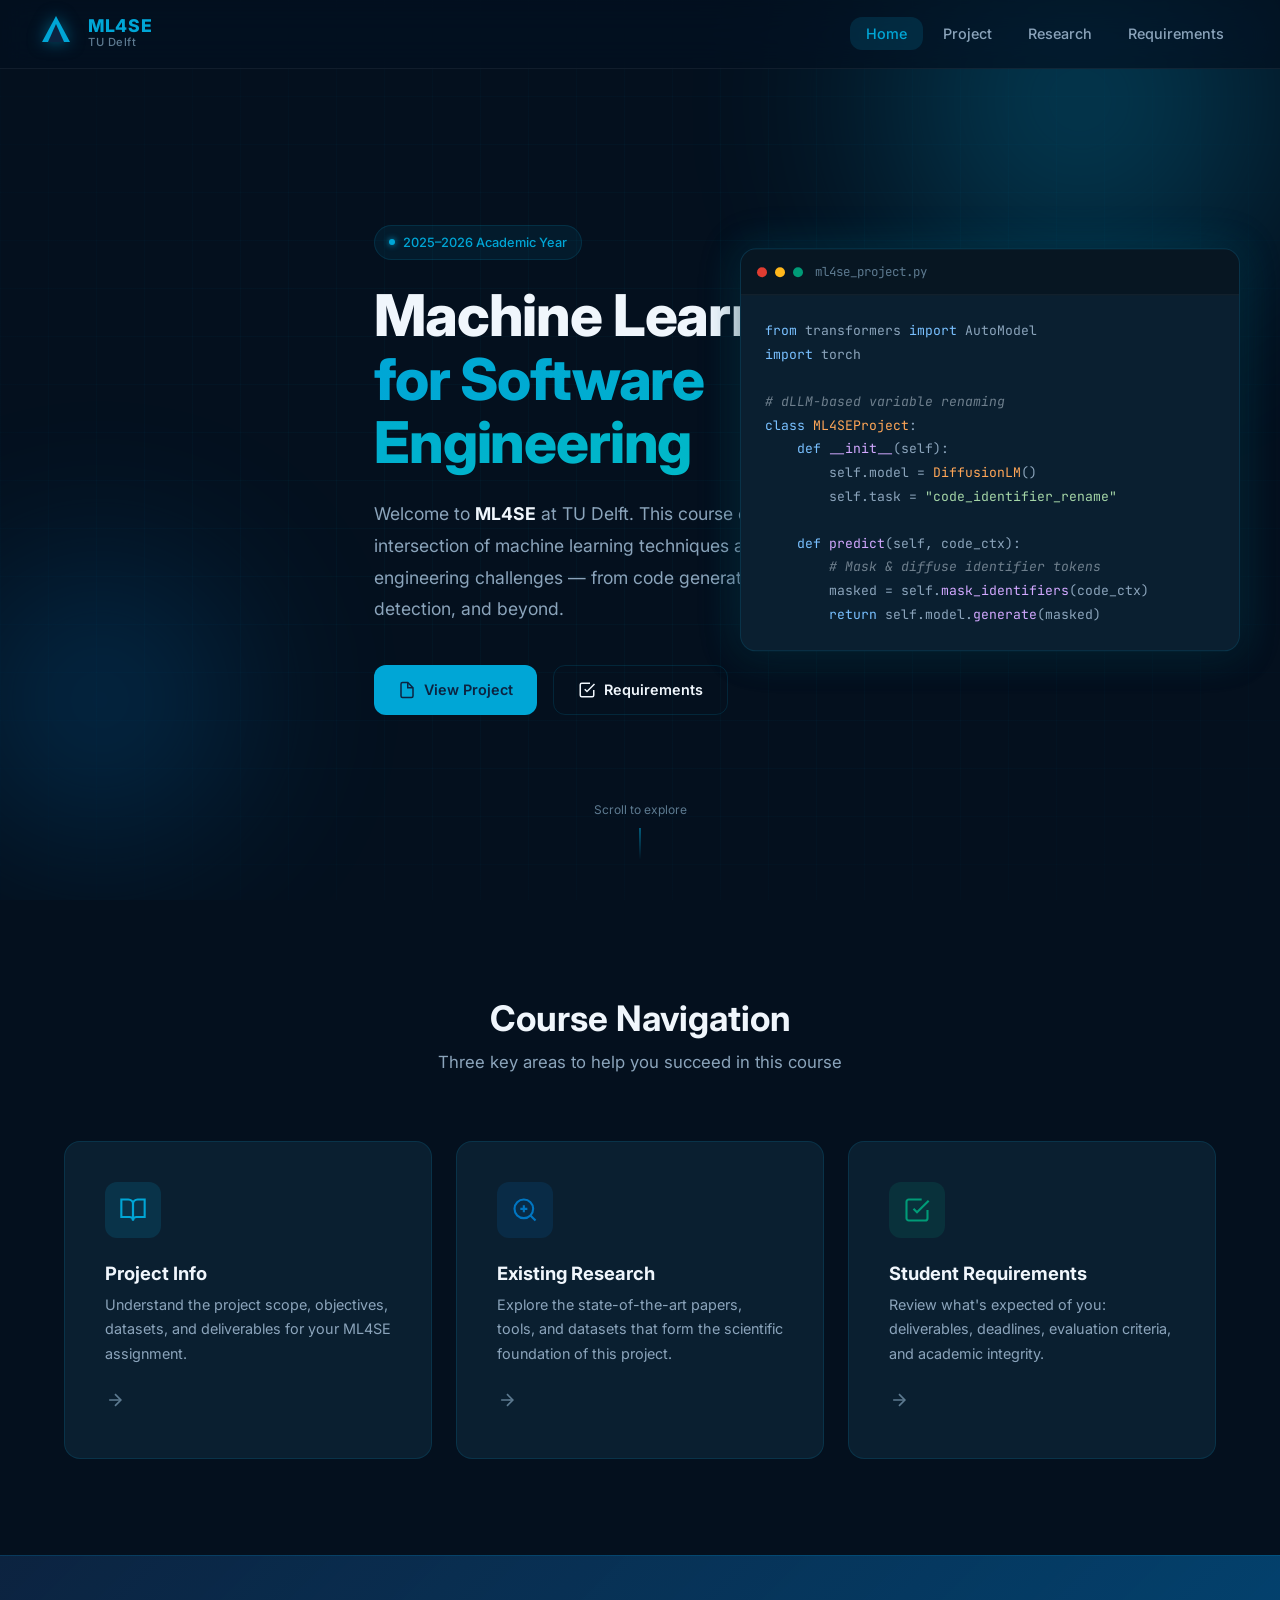
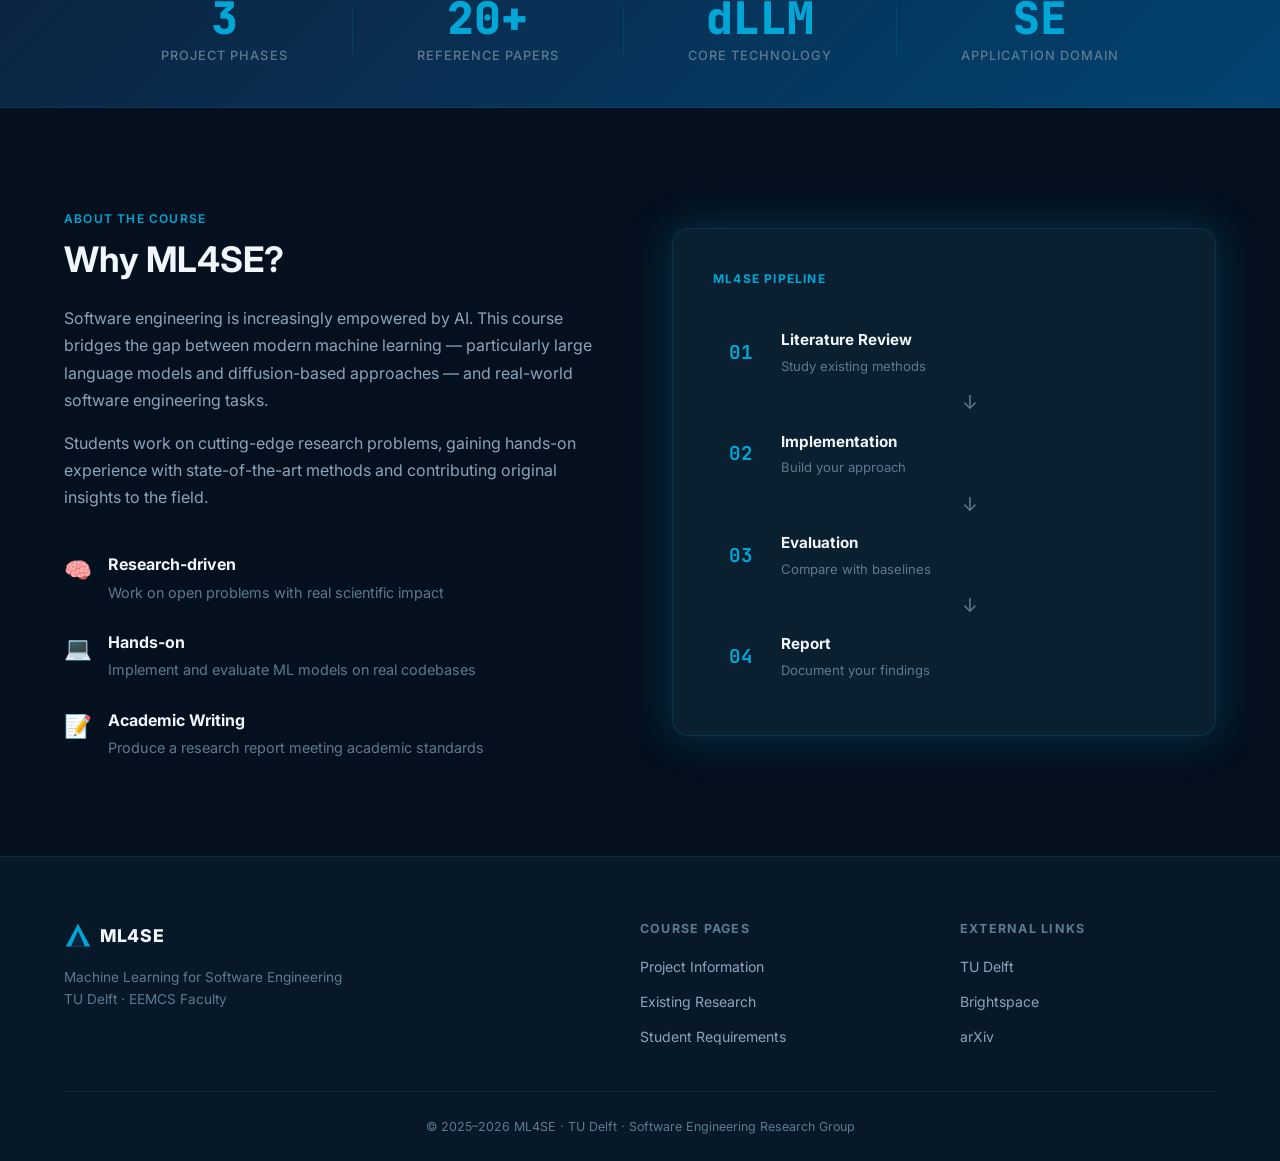
==== index.html @ 7f4db14d "Initial Commit Initial commit." ====
<!DOCTYPE html>
<html lang="en">
<head>
  <meta charset="UTF-8" />
  <meta name="viewport" content="width=device-width, initial-scale=1.0" />
  <title>ML4SE – Machine Learning for Software Engineering | TU Delft</title>
  <meta name="description" content="Course website for ML4SE at TU Delft. Find project information, related research, and course requirements." />
  <link rel="preconnect" href="https://fonts.googleapis.com" />
  <link rel="preconnect" href="https://fonts.gstatic.com" crossorigin />
  <link href="https://fonts.googleapis.com/css2?family=Inter:wght@300;400;500;600;700;800&family=JetBrains+Mono:wght@400;500&display=swap" rel="stylesheet" />
  <link rel="stylesheet" href="style.css" />
</head>
<body>

  <!-- Navigation -->
  <nav class="navbar" id="navbar">
    <div class="nav-container">
      <a href="index.html" class="nav-brand">
        <div class="nav-logo">
          <svg width="32" height="32" viewBox="0 0 32 32" fill="none">
            <polygon points="16,2 30,28 2,28" fill="#00A6D6"/>
            <polygon points="16,10 24,28 8,28" fill="#0C2340"/>
          </svg>
        </div>
        <div class="nav-brand-text">
          <span class="nav-title">ML4SE</span>
          <span class="nav-subtitle">TU Delft</span>
        </div>
      </a>
      <ul class="nav-links">
        <li><a href="index.html" class="nav-link active" id="nav-home">Home</a></li>
        <li><a href="project.html" class="nav-link" id="nav-project">Project</a></li>
        <li><a href="research.html" class="nav-link" id="nav-research">Research</a></li>
        <li><a href="requirements.html" class="nav-link" id="nav-requirements">Requirements</a></li>
      </ul>
      <button class="nav-toggle" id="navToggle" aria-label="Toggle navigation">
        <span></span><span></span><span></span>
      </button>
    </div>
  </nav>

  <!-- Hero Section -->
  <section class="hero">
    <div class="hero-bg">
      <div class="hero-grid"></div>
      <div class="hero-glow hero-glow-1"></div>
      <div class="hero-glow hero-glow-2"></div>
    </div>
    <div class="hero-content">
      <div class="hero-badge">
        <span class="badge-dot"></span>
        <span>2025–2026 Academic Year</span>
      </div>
      <h1 class="hero-title">
        Machine Learning<br/>
        <span class="hero-title-accent">for Software Engineering</span>
      </h1>
      <p class="hero-desc">
        Welcome to <strong>ML4SE</strong> at TU Delft. This course explores the intersection of 
        machine learning techniques and software engineering challenges — from code generation 
        to bug detection, and beyond.
      </p>
      <div class="hero-actions">
        <a href="project.html" class="btn btn-primary" id="hero-project-btn">
          <svg width="18" height="18" viewBox="0 0 24 24" fill="none" stroke="currentColor" stroke-width="2"><path d="M13 2H6a2 2 0 0 0-2 2v16a2 2 0 0 0 2 2h12a2 2 0 0 0 2-2V9z"/><polyline points="13 2 13 9 20 9"/></svg>
          View Project
        </a>
        <a href="requirements.html" class="btn btn-secondary" id="hero-req-btn">
          <svg width="18" height="18" viewBox="0 0 24 24" fill="none" stroke="currentColor" stroke-width="2"><polyline points="9 11 12 14 22 4"/><path d="M21 12v7a2 2 0 0 1-2 2H5a2 2 0 0 1-2-2V5a2 2 0 0 1 2-2h11"/></svg>
          Requirements
        </a>
      </div>
    </div>
    <div class="hero-visual">
      <div class="code-window">
        <div class="code-header">
          <span class="dot red"></span>
          <span class="dot yellow"></span>
          <span class="dot green"></span>
          <span class="code-title">ml4se_project.py</span>
        </div>
        <pre class="code-body"><span class="kw">from</span> transformers <span class="kw">import</span> AutoModel
<span class="kw">import</span> torch

<span class="comment"># dLLM-based variable renaming</span>
<span class="kw">class</span> <span class="cls">ML4SEProject</span>:
    <span class="kw">def</span> <span class="fn">__init__</span>(self):
        self.model = <span class="cls">DiffusionLM</span>()
        self.task = <span class="str">"code_identifier_rename"</span>

    <span class="kw">def</span> <span class="fn">predict</span>(self, code_ctx):
        <span class="comment"># Mask &amp; diffuse identifier tokens</span>
        masked = self.<span class="fn">mask_identifiers</span>(code_ctx)
        <span class="kw">return</span> self.model.<span class="fn">generate</span>(masked)</pre>
      </div>
    </div>
    <div class="hero-scroll">
      <span>Scroll to explore</span>
      <div class="scroll-arrow"></div>
    </div>
  </section>

  <!-- Quick Nav Cards -->
  <section class="quick-nav section">
    <div class="container">
      <div class="section-header">
        <h2>Course Navigation</h2>
        <p>Three key areas to help you succeed in this course</p>
      </div>
      <div class="cards-grid">
        <a href="project.html" class="card card-hover" id="card-project">
          <div class="card-icon card-icon-cyan">
            <svg width="28" height="28" viewBox="0 0 24 24" fill="none" stroke="currentColor" stroke-width="1.8"><path d="M2 3h6a4 4 0 0 1 4 4v14a3 3 0 0 0-3-3H2z"/><path d="M22 3h-6a4 4 0 0 0-4 4v14a3 3 0 0 1 3-3h7z"/></svg>
          </div>
          <div class="card-content">
            <h3>Project Info</h3>
            <p>Understand the project scope, objectives, datasets, and deliverables for your ML4SE assignment.</p>
          </div>
          <div class="card-arrow">
            <svg width="20" height="20" viewBox="0 0 24 24" fill="none" stroke="currentColor" stroke-width="2"><line x1="5" y1="12" x2="19" y2="12"/><polyline points="12 5 19 12 12 19"/></svg>
          </div>
        </a>
        <a href="research.html" class="card card-hover" id="card-research">
          <div class="card-icon card-icon-blue">
            <svg width="28" height="28" viewBox="0 0 24 24" fill="none" stroke="currentColor" stroke-width="1.8"><circle cx="11" cy="11" r="8"/><line x1="21" y1="21" x2="16.65" y2="16.65"/><line x1="11" y1="8" x2="11" y2="14"/><line x1="8" y1="11" x2="14" y2="11"/></svg>
          </div>
          <div class="card-content">
            <h3>Existing Research</h3>
            <p>Explore the state-of-the-art papers, tools, and datasets that form the scientific foundation of this project.</p>
          </div>
          <div class="card-arrow">
            <svg width="20" height="20" viewBox="0 0 24 24" fill="none" stroke="currentColor" stroke-width="2"><line x1="5" y1="12" x2="19" y2="12"/><polyline points="12 5 19 12 12 19"/></svg>
          </div>
        </a>
        <a href="requirements.html" class="card card-hover" id="card-requirements">
          <div class="card-icon card-icon-green">
            <svg width="28" height="28" viewBox="0 0 24 24" fill="none" stroke="currentColor" stroke-width="1.8"><polyline points="9 11 12 14 22 4"/><path d="M21 12v7a2 2 0 0 1-2 2H5a2 2 0 0 1-2-2V5a2 2 0 0 1 2-2h11"/></svg>
          </div>
          <div class="card-content">
            <h3>Student Requirements</h3>
            <p>Review what's expected of you: deliverables, deadlines, evaluation criteria, and academic integrity.</p>
          </div>
          <div class="card-arrow">
            <svg width="20" height="20" viewBox="0 0 24 24" fill="none" stroke="currentColor" stroke-width="2"><line x1="5" y1="12" x2="19" y2="12"/><polyline points="12 5 19 12 12 19"/></svg>
          </div>
        </a>
      </div>
    </div>
  </section>

  <!-- Stats Banner -->
  <section class="stats-banner">
    <div class="container">
      <div class="stats-grid">
        <div class="stat-item">
          <div class="stat-num">3</div>
          <div class="stat-label">Project Phases</div>
        </div>
        <div class="stat-divider"></div>
        <div class="stat-item">
          <div class="stat-num">20+</div>
          <div class="stat-label">Reference Papers</div>
        </div>
        <div class="stat-divider"></div>
        <div class="stat-item">
          <div class="stat-num">dLLM</div>
          <div class="stat-label">Core Technology</div>
        </div>
        <div class="stat-divider"></div>
        <div class="stat-item">
          <div class="stat-num">SE</div>
          <div class="stat-label">Application Domain</div>
        </div>
      </div>
    </div>
  </section>

  <!-- About Course -->
  <section class="about section">
    <div class="container">
      <div class="about-grid">
        <div class="about-text">
          <div class="section-tag">About the Course</div>
          <h2>Why ML4SE?</h2>
          <p>Software engineering is increasingly empowered by AI. This course bridges the gap between modern machine learning — particularly large language models and diffusion-based approaches — and real-world software engineering tasks.</p>
          <p>Students work on cutting-edge research problems, gaining hands-on experience with state-of-the-art methods and contributing original insights to the field.</p>
          <div class="about-highlights">
            <div class="highlight-item">
              <div class="highlight-icon">🧠</div>
              <div>
                <strong>Research-driven</strong>
                <p>Work on open problems with real scientific impact</p>
              </div>
            </div>
            <div class="highlight-item">
              <div class="highlight-icon">💻</div>
              <div>
                <strong>Hands-on</strong>
                <p>Implement and evaluate ML models on real codebases</p>
              </div>
            </div>
            <div class="highlight-item">
              <div class="highlight-icon">📝</div>
              <div>
                <strong>Academic Writing</strong>
                <p>Produce a research report meeting academic standards</p>
              </div>
            </div>
          </div>
        </div>
        <div class="about-visual">
          <div class="pipeline-card">
            <div class="pipeline-title">ML4SE Pipeline</div>
            <div class="pipeline-steps">
              <div class="pipeline-step">
                <div class="step-num">01</div>
                <div class="step-content">
                  <strong>Literature Review</strong>
                  <span>Study existing methods</span>
                </div>
              </div>
              <div class="pipeline-arrow">↓</div>
              <div class="pipeline-step">
                <div class="step-num">02</div>
                <div class="step-content">
                  <strong>Implementation</strong>
                  <span>Build your approach</span>
                </div>
              </div>
              <div class="pipeline-arrow">↓</div>
              <div class="pipeline-step">
                <div class="step-num">03</div>
                <div class="step-content">
                  <strong>Evaluation</strong>
                  <span>Compare with baselines</span>
                </div>
              </div>
              <div class="pipeline-arrow">↓</div>
              <div class="pipeline-step">
                <div class="step-num">04</div>
                <div class="step-content">
                  <strong>Report</strong>
                  <span>Document your findings</span>
                </div>
              </div>
            </div>
          </div>
        </div>
      </div>
    </div>
  </section>

  <!-- Footer -->
  <footer class="footer">
    <div class="container">
      <div class="footer-grid">
        <div class="footer-brand">
          <div class="footer-logo">
            <svg width="28" height="28" viewBox="0 0 32 32" fill="none">
              <polygon points="16,2 30,28 2,28" fill="#00A6D6"/>
              <polygon points="16,10 24,28 8,28" fill="#0C2340"/>
            </svg>
            <span>ML4SE</span>
          </div>
          <p>Machine Learning for Software Engineering<br/>TU Delft · EEMCS Faculty</p>
        </div>
        <div class="footer-links">
          <h4>Course Pages</h4>
          <ul>
            <li><a href="project.html">Project Information</a></li>
            <li><a href="research.html">Existing Research</a></li>
            <li><a href="requirements.html">Student Requirements</a></li>
          </ul>
        </div>
        <div class="footer-links">
          <h4>External Links</h4>
          <ul>
            <li><a href="https://www.tudelft.nl" target="_blank" rel="noopener">TU Delft</a></li>
            <li><a href="https://brightspace.tudelft.nl" target="_blank" rel="noopener">Brightspace</a></li>
            <li><a href="https://arxiv.org" target="_blank" rel="noopener">arXiv</a></li>
          </ul>
        </div>
      </div>
      <div class="footer-bottom">
        <p>© 2025–2026 ML4SE · TU Delft · Software Engineering Research Group</p>
      </div>
    </div>
  </footer>

  <script src="main.js"></script>
</body>
</html>
---- style.css ----
/* ===========================
   TU Delft ML4SE – style.css
   =========================== */

/* ── Design Tokens ─────────── */
:root {
  /* TU Delft Official Palette */
  --tudelft-cyan:       #00A6D6;
  --tudelft-dark-blue:  #0C2340;
  --tudelft-royal-blue: #0076C2;
  --tudelft-turquoise:  #00B8C8;
  --tudelft-green:      #009B77;
  --tudelft-red:        #E03C31;
  --tudelft-yellow:     #FFB81C;
  --tudelft-dark-grey:  #5C5C5C;
  --tudelft-orange:     #EC6842;

  /* UI Colours */
  --bg-primary:    #04101e;
  --bg-secondary:  #071828;
  --bg-card:       #0a1f30;
  --bg-card-hover: #0e2840;
  --bg-alt:        #061522;

  --border:        rgba(0, 166, 214, 0.15);
  --border-light:  rgba(255,255,255,0.06);

  --text-primary:   #f0f6fc;
  --text-secondary: #8ba4bb;
  --text-muted:     #5d7a90;

  /* Shadows & Glows */
  --glow-cyan:     0 0 40px rgba(0, 166, 214, 0.25);
  --glow-blue:     0 0 30px rgba(0, 118, 194, 0.2);
  --shadow-card:   0 4px 32px rgba(0,0,0,0.4);
  --shadow-hover:  0 8px 48px rgba(0,0,0,0.5);

  /* Spacing */
  --spacing-xs:  4px;
  --spacing-sm:  8px;
  --spacing-md:  16px;
  --spacing-lg:  24px;
  --spacing-xl:  40px;
  --spacing-2xl: 64px;
  --spacing-3xl: 96px;

  /* Typography */
  --font-body: 'Inter', system-ui, sans-serif;
  --font-mono: 'JetBrains Mono', 'Fira Code', monospace;

  /* Transitions */
  --transition: 0.25s cubic-bezier(0.4, 0, 0.2, 1);
  --transition-slow: 0.4s cubic-bezier(0.4, 0, 0.2, 1);

  /* Border Radius */
  --radius-sm:  6px;
  --radius-md:  12px;
  --radius-lg:  16px;
  --radius-xl:  24px;
}

/* ── Reset ─────────────────── */
*, *::before, *::after { box-sizing: border-box; margin: 0; padding: 0; }

html { scroll-behavior: smooth; }

body {
  font-family: var(--font-body);
  background-color: var(--bg-primary);
  color: var(--text-primary);
  line-height: 1.7;
  -webkit-font-smoothing: antialiased;
  overflow-x: hidden;
}

h1, h2, h3, h4, h5 {
  font-weight: 700;
  line-height: 1.25;
  color: var(--text-primary);
}

p { color: var(--text-secondary); margin-bottom: 1rem; }
p:last-child { margin-bottom: 0; }

a { color: var(--tudelft-cyan); text-decoration: none; transition: color var(--transition); }
a:hover { color: var(--tudelft-turquoise); }

code {
  font-family: var(--font-mono);
  background: rgba(0,166,214,0.12);
  border: 1px solid rgba(0,166,214,0.2);
  padding: 2px 6px;
  border-radius: var(--radius-sm);
  font-size: 0.85em;
  color: var(--tudelft-cyan);
}

img { max-width: 100%; display: block; }

/* ── Layout Utilities ───────── */
.container {
  max-width: 1200px;
  margin: 0 auto;
  padding: 0 var(--spacing-lg);
}

.section {
  padding: var(--spacing-3xl) 0;
}

.section-alt {
  background: var(--bg-alt);
}

.section-header {
  text-align: center;
  margin-bottom: var(--spacing-2xl);
}

.section-header h2 {
  font-size: clamp(1.6rem, 3vw, 2.2rem);
  margin-bottom: var(--spacing-sm);
}

.section-header p {
  font-size: 1.05rem;
  max-width: 520px;
  margin: 0 auto;
}

.section-tag {
  display: inline-block;
  text-transform: uppercase;
  letter-spacing: 0.1em;
  font-size: 0.75rem;
  font-weight: 600;
  color: var(--tudelft-cyan);
  margin-bottom: var(--spacing-sm);
}

.accent { color: var(--tudelft-cyan); }

/* ── Navbar ─────────────────── */
.navbar {
  position: fixed;
  top: 0; left: 0; right: 0;
  z-index: 1000;
  padding: 0 var(--spacing-lg);
  background: rgba(4, 16, 30, 0.7);
  backdrop-filter: blur(16px) saturate(1.4);
  border-bottom: 1px solid var(--border-light);
  transition: background var(--transition), box-shadow var(--transition);
}

.navbar.scrolled {
  background: rgba(4, 16, 30, 0.95);
  box-shadow: 0 2px 24px rgba(0,0,0,0.4);
}

.nav-container {
  max-width: 1200px;
  margin: 0 auto;
  display: flex;
  align-items: center;
  justify-content: space-between;
  height: 68px;
}

.nav-brand {
  display: flex;
  align-items: center;
  gap: var(--spacing-md);
  text-decoration: none;
}

.nav-logo svg { filter: drop-shadow(0 0 8px rgba(0,166,214,0.5)); }

.nav-brand-text { display: flex; flex-direction: column; }
.nav-title {
  font-size: 1.1rem;
  font-weight: 800;
  color: var(--tudelft-cyan);
  letter-spacing: 0.04em;
  line-height: 1;
}
.nav-subtitle {
  font-size: 0.7rem;
  font-weight: 500;
  color: var(--text-muted);
  letter-spacing: 0.05em;
  line-height: 1.4;
}

.nav-links {
  display: flex;
  align-items: center;
  gap: var(--spacing-xs);
  list-style: none;
}

.nav-link {
  padding: 8px 16px;
  border-radius: var(--radius-md);
  font-size: 0.9rem;
  font-weight: 500;
  color: var(--text-secondary);
  transition: all var(--transition);
  text-decoration: none;
  position: relative;
}

.nav-link:hover {
  color: var(--text-primary);
  background: rgba(0,166,214,0.1);
}

.nav-link.active {
  color: var(--tudelft-cyan);
  background: rgba(0,166,214,0.15);
}

.nav-toggle {
  display: none;
  flex-direction: column;
  gap: 5px;
  background: none;
  border: none;
  cursor: pointer;
  padding: 4px;
}

.nav-toggle span {
  display: block;
  width: 24px;
  height: 2px;
  background: var(--text-primary);
  border-radius: 2px;
  transition: all var(--transition);
}

/* ── Hero Section ───────────── */
.hero {
  position: relative;
  min-height: 100vh;
  display: flex;
  align-items: center;
  padding: 120px 0 80px;
  overflow: hidden;
}

.hero-bg {
  position: absolute;
  inset: 0;
  pointer-events: none;
}

.hero-grid {
  position: absolute;
  inset: 0;
  background-image:
    linear-gradient(rgba(0,166,214,0.04) 1px, transparent 1px),
    linear-gradient(90deg, rgba(0,166,214,0.04) 1px, transparent 1px);
  background-size: 48px 48px;
  mask-image: radial-gradient(ellipse 80% 80% at 50% 50%, black 30%, transparent 100%);
}

.hero-glow {
  position: absolute;
  border-radius: 50%;
  filter: blur(80px);
  opacity: 0.35;
  animation: heroFloat 8s ease-in-out infinite;
}

.hero-glow-1 {
  width: 600px;
  height: 600px;
  background: radial-gradient(circle, var(--tudelft-cyan), transparent 70%);
  top: -200px;
  right: -100px;
}

.hero-glow-2 {
  width: 400px;
  height: 400px;
  background: radial-gradient(circle, var(--tudelft-royal-blue), transparent 70%);
  bottom: 0;
  left: -100px;
  animation-delay: -4s;
}

@keyframes heroFloat {
  0%, 100% { transform: translateY(0) scale(1); }
  50% { transform: translateY(-30px) scale(1.05); }
}

.hero-content {
  max-width: 1200px;
  margin: 0 auto;
  padding: 0 var(--spacing-lg);
  position: relative;
  z-index: 2;
  max-width: 580px;
}

.hero-badge {
  display: inline-flex;
  align-items: center;
  gap: 8px;
  padding: 6px 14px;
  border-radius: 100px;
  border: 1px solid var(--border);
  background: rgba(0,166,214,0.08);
  font-size: 0.8rem;
  font-weight: 500;
  color: var(--tudelft-cyan);
  margin-bottom: var(--spacing-lg);
}

.badge-dot {
  width: 6px;
  height: 6px;
  border-radius: 50%;
  background: var(--tudelft-cyan);
  box-shadow: 0 0 6px var(--tudelft-cyan);
  animation: pulse 2s infinite;
}

@keyframes pulse {
  0%, 100% { opacity: 1; transform: scale(1); }
  50% { opacity: 0.6; transform: scale(1.3); }
}

.hero-title {
  font-size: clamp(2.4rem, 5vw, 3.6rem);
  font-weight: 800;
  line-height: 1.1;
  margin-bottom: var(--spacing-lg);
  letter-spacing: -0.02em;
}

.hero-title-accent {
  background: linear-gradient(135deg, var(--tudelft-cyan) 0%, var(--tudelft-turquoise) 100%);
  -webkit-background-clip: text;
  -webkit-text-fill-color: transparent;
  background-clip: text;
}

.hero-desc {
  font-size: 1.1rem;
  color: var(--text-secondary);
  margin-bottom: var(--spacing-xl);
  line-height: 1.8;
}

.hero-desc strong { color: var(--text-primary); }

.hero-actions {
  display: flex;
  gap: var(--spacing-md);
  flex-wrap: wrap;
}

/* Buttons */
.btn {
  display: inline-flex;
  align-items: center;
  gap: 8px;
  padding: 12px 24px;
  border-radius: var(--radius-md);
  font-size: 0.9rem;
  font-weight: 600;
  cursor: pointer;
  border: none;
  transition: all var(--transition);
  text-decoration: none;
}

.btn-primary {
  background: var(--tudelft-cyan);
  color: var(--tudelft-dark-blue);
}

.btn-primary:hover {
  background: var(--tudelft-turquoise);
  color: var(--tudelft-dark-blue);
  box-shadow: 0 4px 20px rgba(0,166,214,0.4);
  transform: translateY(-2px);
}

.btn-secondary {
  background: transparent;
  color: var(--text-primary);
  border: 1px solid var(--border);
}

.btn-secondary:hover {
  border-color: var(--tudelft-cyan);
  color: var(--tudelft-cyan);
  background: rgba(0,166,214,0.08);
  transform: translateY(-2px);
}

/* Hero Visual */
.hero-visual {
  position: absolute;
  right: max(24px, calc((100vw - 1200px) / 2));
  top: 50%;
  transform: translateY(-50%);
  z-index: 2;
  width: min(500px, 42vw);
}

.code-window {
  background: var(--bg-card);
  border: 1px solid var(--border);
  border-radius: var(--radius-lg);
  overflow: hidden;
  box-shadow: var(--shadow-card), var(--glow-cyan);
  animation: codeFloat 6s ease-in-out infinite;
}

@keyframes codeFloat {
  0%, 100% { transform: translateY(0); }
  50% { transform: translateY(-12px); }
}

.code-header {
  display: flex;
  align-items: center;
  gap: 8px;
  padding: 12px 16px;
  background: rgba(0,0,0,0.3);
  border-bottom: 1px solid var(--border-light);
}

.dot {
  width: 10px; height: 10px;
  border-radius: 50%;
}
.dot.red    { background: #E03C31; }
.dot.yellow { background: #FFB81C; }
.dot.green  { background: #009B77; }

.code-title {
  font-family: var(--font-mono);
  font-size: 0.78rem;
  color: var(--text-muted);
  margin-left: 4px;
}

.code-body {
  font-family: var(--font-mono);
  font-size: 0.82rem;
  padding: var(--spacing-lg);
  line-height: 1.8;
  color: var(--text-secondary);
  white-space: pre;
  overflow-x: auto;
}

.code-body .kw    { color: #79c0ff; }
.code-body .fn    { color: #d2a8ff; }
.code-body .cls   { color: #ffa657; }
.code-body .str   { color: #a5d6a7; }
.code-body .comment { color: #6e7f8d; font-style: italic; }

.hero-scroll {
  position: absolute;
  bottom: 40px;
  left: 50%;
  transform: translateX(-50%);
  display: flex;
  flex-direction: column;
  align-items: center;
  gap: 8px;
  font-size: 0.75rem;
  color: var(--text-muted);
  z-index: 2;
  opacity: 0;
  animation: fadeInUp 1s 1.5s forwards;
}

@keyframes fadeInUp {
  from { opacity: 0; transform: translateX(-50%) translateY(10px); }
  to   { opacity: 1; transform: translateX(-50%) translateY(0); }
}

.scroll-arrow {
  width: 1px;
  height: 32px;
  background: linear-gradient(to bottom, var(--tudelft-cyan), transparent);
  animation: arrowBounce 1.5s ease-in-out infinite;
}

@keyframes arrowBounce {
  0%, 100% { transform: translateY(0); opacity: 1; }
  50% { transform: translateY(6px); opacity: 0.5; }
}

/* ── Cards Grid ─────────────── */
.cards-grid {
  display: grid;
  grid-template-columns: repeat(3, 1fr);
  gap: var(--spacing-lg);
}

.card {
  background: var(--bg-card);
  border: 1px solid var(--border);
  border-radius: var(--radius-lg);
  padding: var(--spacing-xl);
  display: flex;
  flex-direction: column;
  gap: var(--spacing-lg);
  text-decoration: none;
  color: inherit;
  transition: all var(--transition);
  position: relative;
  overflow: hidden;
}

.card::before {
  content: '';
  position: absolute;
  inset: 0;
  background: linear-gradient(135deg, rgba(0,166,214,0.05) 0%, transparent 60%);
  opacity: 0;
  transition: opacity var(--transition);
}

.card-hover:hover {
  border-color: rgba(0,166,214,0.4);
  transform: translateY(-4px);
  box-shadow: var(--shadow-hover), 0 0 30px rgba(0,166,214,0.15);
}

.card-hover:hover::before { opacity: 1; }

.card-icon {
  width: 56px;
  height: 56px;
  border-radius: var(--radius-md);
  display: flex;
  align-items: center;
  justify-content: center;
  flex-shrink: 0;
}

.card-icon-cyan  { background: rgba(0,166,214,0.15); color: var(--tudelft-cyan); }
.card-icon-blue  { background: rgba(0,118,194,0.15); color: var(--tudelft-royal-blue); }
.card-icon-green { background: rgba(0,155,119,0.15); color: var(--tudelft-green); }

.card-content h3 {
  font-size: 1.15rem;
  margin-bottom: 8px;
}

.card-content p { color: var(--text-secondary); font-size: 0.9rem; }

.card-arrow {
  margin-top: auto;
  color: var(--text-muted);
  transition: all var(--transition);
}

.card:hover .card-arrow {
  color: var(--tudelft-cyan);
  transform: translateX(4px);
}

/* ── Stats Banner ───────────── */
.stats-banner {
  background: linear-gradient(135deg, var(--tudelft-dark-blue) 0%, rgba(0,118,194,0.5) 100%);
  border-top: 1px solid var(--border);
  border-bottom: 1px solid var(--border);
  padding: var(--spacing-xl) 0;
}

.stats-grid {
  display: flex;
  align-items: center;
  justify-content: center;
  gap: var(--spacing-2xl);
}

.stat-item { text-align: center; }

.stat-num {
  font-size: clamp(1.8rem, 4vw, 2.8rem);
  font-weight: 800;
  color: var(--tudelft-cyan);
  font-family: var(--font-mono);
  line-height: 1;
  margin-bottom: 4px;
}

.stat-label {
  font-size: 0.8rem;
  font-weight: 500;
  color: var(--text-muted);
  text-transform: uppercase;
  letter-spacing: 0.08em;
}

.stat-divider {
  width: 1px;
  height: 48px;
  background: var(--border);
}

/* ── About Section ──────────── */
.about-grid {
  display: grid;
  grid-template-columns: 1fr 1fr;
  gap: var(--spacing-2xl);
  align-items: center;
}

.about-text h2 {
  font-size: clamp(1.6rem, 3vw, 2.2rem);
  margin-bottom: var(--spacing-lg);
}

.about-highlights {
  display: flex;
  flex-direction: column;
  gap: var(--spacing-lg);
  margin-top: var(--spacing-xl);
}

.highlight-item {
  display: flex;
  gap: var(--spacing-md);
  align-items: flex-start;
}

.highlight-icon {
  font-size: 1.4rem;
  flex-shrink: 0;
}

.highlight-item strong {
  display: block;
  margin-bottom: 2px;
  color: var(--text-primary);
}

.highlight-item p {
  font-size: 0.9rem;
  margin: 0;
  color: var(--text-muted);
}

.pipeline-card {
  background: var(--bg-card);
  border: 1px solid var(--border);
  border-radius: var(--radius-lg);
  padding: var(--spacing-xl);
  box-shadow: var(--glow-cyan);
}

.pipeline-title {
  font-size: 0.75rem;
  font-weight: 700;
  text-transform: uppercase;
  letter-spacing: 0.1em;
  color: var(--tudelft-cyan);
  margin-bottom: var(--spacing-lg);
}

.pipeline-steps { display: flex; flex-direction: column; gap: 0; }

.pipeline-step {
  display: flex;
  align-items: center;
  gap: var(--spacing-md);
  padding: 14px var(--spacing-md);
  border-radius: var(--radius-md);
  transition: background var(--transition);
}

.pipeline-step:hover { background: rgba(0,166,214,0.07); }

.step-num {
  font-family: var(--font-mono);
  font-size: 1.2rem;
  font-weight: 700;
  color: var(--tudelft-cyan);
  width: 36px;
  flex-shrink: 0;
}

.step-content {
  display: flex;
  flex-direction: column;
  gap: 2px;
}

.step-content strong { font-size: 0.95rem; color: var(--text-primary); }
.step-content span { font-size: 0.82rem; color: var(--text-muted); }

.pipeline-arrow {
  text-align: center;
  color: var(--text-muted);
  font-size: 1.2rem;
  padding: 2px 0 2px 52px;
  line-height: 1;
}

/* ── Page Hero ──────────────── */
.page-hero {
  padding: 140px 0 80px;
  position: relative;
  overflow: hidden;
}

.page-hero-bg {
  position: absolute;
  inset: 0;
  pointer-events: none;
}

.page-hero-project  .hero-glow-1 { background: radial-gradient(circle, var(--tudelft-cyan), transparent 70%); top: -200px; right: -100px; opacity: 0.3; }
.page-hero-research .hero-glow-1 { background: radial-gradient(circle, var(--tudelft-royal-blue), transparent 70%); top: -200px; right: -100px; opacity: 0.3; }
.page-hero-requirements .hero-glow-1 { background: radial-gradient(circle, var(--tudelft-green), transparent 70%); top: -200px; right: -100px; opacity: 0.25; }

.breadcrumb {
  display: flex;
  align-items: center;
  gap: 8px;
  margin-bottom: var(--spacing-xl);
  font-size: 0.82rem;
  color: var(--text-muted);
}

.breadcrumb a { color: var(--tudelft-cyan); }
.breadcrumb span { color: var(--text-muted); }

.page-hero-tag {
  display: inline-flex;
  align-items: center;
  gap: 8px;
  font-size: 0.78rem;
  font-weight: 700;
  text-transform: uppercase;
  letter-spacing: 0.1em;
  color: var(--tudelft-cyan);
  margin-bottom: var(--spacing-md);
}

.page-hero-content h1 {
  font-size: clamp(2rem, 4vw, 3rem);
  font-weight: 800;
  letter-spacing: -0.02em;
  margin-bottom: var(--spacing-lg);
}

.page-hero-content p {
  font-size: 1.05rem;
  max-width: 600px;
  color: var(--text-secondary);
}

/* ── Project Page ───────────── */
.overview-grid {
  display: grid;
  grid-template-columns: 1fr 320px;
  gap: var(--spacing-2xl);
  align-items: flex-start;
}

.overview-main { display: flex; flex-direction: column; gap: var(--spacing-2xl); }

.content-block h2 {
  font-size: 1.4rem;
  margin-bottom: var(--spacing-md);
  padding-bottom: var(--spacing-md);
  border-bottom: 1px solid var(--border);
}

.rq-box {
  display: flex;
  gap: var(--spacing-lg);
  background: rgba(0,166,214,0.06);
  border: 1px solid rgba(0,166,214,0.2);
  border-left: 4px solid var(--tudelft-cyan);
  border-radius: var(--radius-md);
  padding: var(--spacing-lg);
  align-items: flex-start;
}

.rq-label {
  font-family: var(--font-mono);
  font-size: 0.7rem;
  font-weight: 700;
  letter-spacing: 0.1em;
  color: var(--tudelft-cyan);
  background: rgba(0,166,214,0.15);
  padding: 4px 8px;
  border-radius: var(--radius-sm);
  flex-shrink: 0;
  margin-top: 2px;
}

.rq-box blockquote {
  font-style: italic;
  font-size: 1rem;
  color: var(--text-primary);
  line-height: 1.6;
}

.method-steps { display: flex; flex-direction: column; gap: var(--spacing-md); }

.method-step {
  background: var(--bg-card);
  border: 1px solid var(--border);
  border-radius: var(--radius-md);
  padding: var(--spacing-lg);
  transition: border-color var(--transition), box-shadow var(--transition);
}

.method-step:hover {
  border-color: rgba(0,166,214,0.3);
  box-shadow: 0 4px 20px rgba(0,0,0,0.2);
}

.method-step-header {
  display: flex;
  align-items: center;
  gap: var(--spacing-md);
  margin-bottom: var(--spacing-sm);
}

.method-icon {
  width: 40px;
  height: 40px;
  border-radius: var(--radius-md);
  background: rgba(0,166,214,0.12);
  color: var(--tudelft-cyan);
  display: flex;
  align-items: center;
  justify-content: center;
  flex-shrink: 0;
}

.method-step-header h3 { font-size: 1rem; margin: 0; }

.method-step p { font-size: 0.9rem; color: var(--text-secondary); margin: 0; }

/* Dataset Cards */
.dataset-cards { display: flex; flex-direction: column; gap: var(--spacing-md); }

.dataset-card {
  background: var(--bg-card);
  border: 1px solid var(--border);
  border-radius: var(--radius-md);
  padding: var(--spacing-lg);
  position: relative;
}

.dataset-badge {
  display: inline-block;
  padding: 3px 10px;
  border-radius: 100px;
  font-size: 0.72rem;
  font-weight: 700;
  text-transform: uppercase;
  letter-spacing: 0.08em;
  margin-bottom: var(--spacing-sm);
}

.dataset-badge-cyan  { background: rgba(0,166,214,0.15); color: var(--tudelft-cyan); }
.dataset-badge-blue  { background: rgba(0,118,194,0.15); color: var(--tudelft-royal-blue); }
.dataset-badge-green { background: rgba(0,155,119,0.15); color: var(--tudelft-green); }

.dataset-card h4 { font-size: 1rem; margin-bottom: 6px; }
.dataset-card p  { font-size: 0.88rem; color: var(--text-secondary); margin-bottom: var(--spacing-md); }

.dataset-meta { display: flex; gap: var(--spacing-sm); flex-wrap: wrap; }

.meta-tag {
  padding: 3px 10px;
  border-radius: 100px;
  background: rgba(255,255,255,0.05);
  border: 1px solid var(--border-light);
  font-size: 0.72rem;
  color: var(--text-muted);
}

/* Sidebar */
.overview-sidebar, .req-sidebar {
  display: flex;
  flex-direction: column;
  gap: var(--spacing-lg);
  position: sticky;
  top: 90px;
}

.sidebar-card {
  background: var(--bg-card);
  border: 1px solid var(--border);
  border-radius: var(--radius-lg);
  padding: var(--spacing-lg);
}

.sidebar-card h4 {
  font-size: 0.85rem;
  font-weight: 700;
  text-transform: uppercase;
  letter-spacing: 0.08em;
  color: var(--text-muted);
  margin-bottom: var(--spacing-md);
  padding-bottom: var(--spacing-md);
  border-bottom: 1px solid var(--border-light);
}

.sidebar-list { list-style: none; display: flex; flex-direction: column; gap: var(--spacing-sm); }

.sidebar-list li {
  display: flex;
  align-items: center;
  gap: var(--spacing-sm);
  font-size: 0.88rem;
  color: var(--text-secondary);
}

.sidebar-list li strong { color: var(--text-primary); }

.model-list { display: flex; flex-direction: column; gap: var(--spacing-sm); }

.model-item {
  display: flex;
  align-items: center;
  justify-content: space-between;
  padding: 8px 12px;
  border-radius: var(--radius-sm);
  font-size: 0.88rem;
}

.model-item-cyan  { background: rgba(0,166,214,0.08); }
.model-item-blue  { background: rgba(0,118,194,0.08); }

.model-name { font-weight: 600; color: var(--text-primary); font-family: var(--font-mono); }

.model-type {
  font-size: 0.72rem;
  font-weight: 500;
  color: var(--text-muted);
  text-transform: uppercase;
  letter-spacing: 0.06em;
}

.sidebar-tip {
  background: linear-gradient(135deg, rgba(0,166,214,0.1) 0%, rgba(0,118,194,0.05) 100%);
  border-color: rgba(0,166,214,0.25);
}

.tip-icon { font-size: 1.6rem; margin-bottom: var(--spacing-sm); }
.sidebar-tip h4 { color: var(--tudelft-cyan); border-bottom-color: rgba(0,166,214,0.2); }
.sidebar-tip p { font-size: 0.88rem; color: var(--text-secondary); margin: 0; }

/* Timeline */
.timeline { display: flex; flex-direction: column; gap: 0; max-width: 800px; margin: 0 auto; }

.timeline-item {
  display: grid;
  grid-template-columns: 48px 1fr;
  gap: var(--spacing-lg);
  position: relative;
  padding-bottom: var(--spacing-xl);
}

.timeline-item:last-child { padding-bottom: 0; }

.timeline-item::before {
  content: '';
  position: absolute;
  left: 23px;
  top: 48px;
  bottom: 0;
  width: 2px;
  background: linear-gradient(to bottom, var(--tudelft-cyan), transparent);
}

.timeline-item:last-child::before { display: none; }

.timeline-marker {
  width: 48px;
  height: 48px;
  border-radius: 50%;
  background: var(--tudelft-cyan);
  color: var(--tudelft-dark-blue);
  display: flex;
  align-items: center;
  justify-content: center;
  font-weight: 700;
  font-size: 1rem;
  flex-shrink: 0;
  box-shadow: 0 0 20px rgba(0,166,214,0.4);
}

.timeline-content { padding-top: 10px; }
.timeline-content h3 { font-size: 1.05rem; margin-bottom: var(--spacing-sm); }
.timeline-content p { font-size: 0.9rem; color: var(--text-secondary); margin-bottom: var(--spacing-sm); }

.timeline-tags { display: flex; gap: var(--spacing-sm); }

.tag {
  padding: 3px 10px;
  border-radius: 100px;
  background: rgba(0,166,214,0.1);
  border: 1px solid rgba(0,166,214,0.2);
  font-size: 0.72rem;
  font-weight: 600;
  color: var(--tudelft-cyan);
  text-transform: uppercase;
  letter-spacing: 0.06em;
}

/* ── Research Page ──────────── */
.filter-bar {
  display: flex;
  gap: var(--spacing-sm);
  flex-wrap: wrap;
  margin-top: var(--spacing-xl);
}

.filter-btn {
  padding: 8px 18px;
  border-radius: 100px;
  border: 1px solid var(--border);
  background: transparent;
  color: var(--text-secondary);
  font-size: 0.85rem;
  font-weight: 500;
  cursor: pointer;
  transition: all var(--transition);
  font-family: var(--font-body);
}

.filter-btn:hover {
  border-color: var(--tudelft-cyan);
  color: var(--tudelft-cyan);
}

.filter-btn.active {
  background: var(--tudelft-cyan);
  border-color: var(--tudelft-cyan);
  color: var(--tudelft-dark-blue);
  font-weight: 600;
}

.research-category {
  margin-bottom: var(--spacing-3xl);
}

.category-header {
  display: flex;
  align-items: flex-start;
  gap: var(--spacing-lg);
  margin-bottom: var(--spacing-xl);
  padding-bottom: var(--spacing-lg);
  border-bottom: 1px solid var(--border);
}

.category-icon {
  width: 48px;
  height: 48px;
  border-radius: var(--radius-md);
  display: flex;
  align-items: center;
  justify-content: center;
  flex-shrink: 0;
}

.category-icon-cyan   { background: rgba(0,166,214,0.15); color: var(--tudelft-cyan); }
.category-icon-blue   { background: rgba(0,118,194,0.15); color: var(--tudelft-royal-blue); }
.category-icon-green  { background: rgba(0,155,119,0.15); color: var(--tudelft-green); }
.category-icon-orange { background: rgba(236,104,66,0.15); color: var(--tudelft-orange); }

.category-header h2 { font-size: 1.3rem; margin-bottom: 4px; }
.category-header p { font-size: 0.88rem; color: var(--text-muted); margin: 0; }

.paper-grid {
  display: grid;
  grid-template-columns: repeat(2, 1fr);
  gap: var(--spacing-lg);
}

.paper-card {
  background: var(--bg-card);
  border: 1px solid var(--border);
  border-radius: var(--radius-lg);
  padding: var(--spacing-xl);
  display: flex;
  flex-direction: column;
  gap: var(--spacing-sm);
  transition: all var(--transition);
}

.paper-card:hover {
  border-color: rgba(0,166,214,0.3);
  transform: translateY(-3px);
  box-shadow: var(--shadow-hover);
}

.paper-card.hidden { display: none; }

.paper-meta {
  display: flex;
  gap: var(--spacing-sm);
  align-items: center;
  margin-bottom: 4px;
}

.paper-year {
  font-family: var(--font-mono);
  font-size: 0.78rem;
  color: var(--text-muted);
}

.paper-venue {
  padding: 2px 8px;
  border-radius: 100px;
  font-size: 0.72rem;
  font-weight: 700;
  text-transform: uppercase;
  letter-spacing: 0.06em;
}

.venue-neurips { background: rgba(239,96,163,0.15); color: #EF60A3; }
.venue-icml    { background: rgba(0,166,214,0.15);  color: var(--tudelft-cyan); }
.venue-iclr    { background: rgba(0,118,194,0.15);  color: var(--tudelft-royal-blue); }
.venue-emnlp   { background: rgba(0,155,119,0.15);  color: var(--tudelft-green); }
.venue-icse    { background: rgba(255,184,28,0.15); color: var(--tudelft-yellow); }
.venue-tse     { background: rgba(236,104,66,0.15); color: var(--tudelft-orange); }
.venue-fse     { background: rgba(111,29,119,0.15); color: #b052bb; }
.venue-ase     { background: rgba(0,184,200,0.15);  color: var(--tudelft-turquoise); }
.venue-acl     { background: rgba(165,0,52,0.15);   color: #d0607a; }
.venue-arxiv   { background: rgba(92,92,92,0.2);    color: #aaa; }

.paper-title {
  font-size: 1rem;
  font-weight: 600;
  line-height: 1.35;
  color: var(--text-primary);
}

.paper-authors {
  font-size: 0.8rem;
  color: var(--text-muted);
  font-style: italic;
  margin: 0;
}

.paper-abstract {
  font-size: 0.88rem;
  color: var(--text-secondary);
  margin: 0;
  line-height: 1.6;
}

.paper-tags {
  display: flex;
  gap: var(--spacing-xs);
  flex-wrap: wrap;
  margin-top: 4px;
}

.paper-tag {
  padding: 2px 8px;
  border-radius: 100px;
  background: rgba(255,255,255,0.04);
  border: 1px solid var(--border-light);
  font-size: 0.7rem;
  color: var(--text-muted);
}

.paper-link {
  display: inline-flex;
  align-items: center;
  gap: 6px;
  margin-top: auto;
  padding-top: var(--spacing-md);
  font-size: 0.82rem;
  font-weight: 600;
  color: var(--tudelft-cyan);
  text-decoration: none;
  transition: gap var(--transition);
}

.paper-link:hover { gap: 10px; }

.paper-link-internal {
  color: var(--tudelft-green);
}

/* Reading Path */
.reading-path {
  display: flex;
  align-items: center;
  gap: var(--spacing-md);
  overflow-x: auto;
  padding: var(--spacing-md) 0;
}

.reading-step {
  background: var(--bg-card);
  border: 1px solid var(--border);
  border-radius: var(--radius-lg);
  padding: var(--spacing-lg);
  flex: 1;
  min-width: 200px;
}

.reading-num {
  font-family: var(--font-mono);
  font-size: 0.72rem;
  font-weight: 700;
  color: var(--tudelft-cyan);
  text-transform: uppercase;
  letter-spacing: 0.1em;
  margin-bottom: var(--spacing-sm);
}

.reading-step h4 { font-size: 0.95rem; margin-bottom: var(--spacing-sm); }

.reading-step ul {
  list-style: none;
  display: flex;
  flex-direction: column;
  gap: 4px;
}

.reading-step li {
  font-size: 0.82rem;
  color: var(--text-secondary);
  padding-left: 12px;
  position: relative;
}

.reading-step li::before {
  content: '›';
  position: absolute;
  left: 0;
  color: var(--tudelft-cyan);
}

.reading-connector {
  font-size: 1.5rem;
  color: var(--text-muted);
  flex-shrink: 0;
}

/* ── Requirements Page ──────── */
.req-layout {
  display: grid;
  grid-template-columns: 1fr 320px;
  gap: var(--spacing-2xl);
  align-items: flex-start;
}

.req-main { display: flex; flex-direction: column; gap: var(--spacing-2xl); }

.req-block {
  background: var(--bg-card);
  border: 1px solid var(--border);
  border-radius: var(--radius-lg);
  padding: var(--spacing-xl);
}

.req-block-warning {
  border-color: rgba(224,60,49,0.3);
  background: rgba(224,60,49,0.03);
}

.req-block-header {
  display: flex;
  align-items: center;
  gap: var(--spacing-md);
  margin-bottom: var(--spacing-lg);
  padding-bottom: var(--spacing-lg);
  border-bottom: 1px solid var(--border);
}

.req-icon {
  width: 44px;
  height: 44px;
  border-radius: var(--radius-md);
  display: flex;
  align-items: center;
  justify-content: center;
  flex-shrink: 0;
}

.req-icon-cyan  { background: rgba(0,166,214,0.15); color: var(--tudelft-cyan); }
.req-icon-blue  { background: rgba(0,118,194,0.15); color: var(--tudelft-royal-blue); }
.req-icon-green { background: rgba(0,155,119,0.15); color: var(--tudelft-green); }
.req-icon-red   { background: rgba(224,60,49,0.15); color: var(--tudelft-red); }

.req-block-header h2 { font-size: 1.25rem; }

.checklist { display: flex; flex-direction: column; gap: var(--spacing-md); margin-top: var(--spacing-lg); }

.check-item {
  display: flex;
  gap: var(--spacing-md);
  align-items: flex-start;
}

.check-icon {
  width: 24px;
  height: 24px;
  border-radius: 50%;
  background: rgba(0,155,119,0.2);
  color: var(--tudelft-green);
  display: flex;
  align-items: center;
  justify-content: center;
  font-size: 0.75rem;
  font-weight: 700;
  flex-shrink: 0;
  margin-top: 2px;
}

.check-icon-blue { background: rgba(0,118,194,0.2); color: var(--tudelft-royal-blue); }

.check-content strong { display: block; color: var(--text-primary); margin-bottom: 2px; }
.check-content p { font-size: 0.88rem; color: var(--text-secondary); margin: 0; }

.req-section-title {
  font-size: 0.75rem;
  font-weight: 700;
  text-transform: uppercase;
  letter-spacing: 0.1em;
  color: var(--text-muted);
  margin-top: var(--spacing-xl);
  margin-bottom: var(--spacing-sm);
  padding-bottom: var(--spacing-sm);
  border-bottom: 1px solid var(--border-light);
}

.code-example {
  background: var(--bg-primary);
  border: 1px solid var(--border);
  border-radius: var(--radius-md);
  overflow: hidden;
  margin-top: var(--spacing-lg);
}

.code-example-header {
  display: flex;
  align-items: center;
  gap: 8px;
  padding: 10px 14px;
  background: rgba(0,0,0,0.3);
  border-bottom: 1px solid var(--border-light);
  font-size: 0.78rem;
  color: var(--text-muted);
  font-family: var(--font-mono);
}

.code-example pre {
  padding: var(--spacing-lg);
  font-family: var(--font-mono);
  font-size: 0.82rem;
  line-height: 1.9;
  color: var(--text-secondary);
  white-space: pre;
  overflow-x: auto;
}

/* Report Sections */
.report-sections { display: flex; flex-direction: column; gap: var(--spacing-sm); margin-top: var(--spacing-lg); }

.report-section {
  display: flex;
  gap: var(--spacing-md);
  padding: var(--spacing-md);
  border-radius: var(--radius-md);
  border: 1px solid var(--border-light);
  background: rgba(255,255,255,0.01);
  transition: background var(--transition);
}

.report-section:hover { background: rgba(255,255,255,0.03); }

.rs-label {
  padding: 3px 10px;
  border-radius: 100px;
  font-size: 0.68rem;
  font-weight: 700;
  text-transform: uppercase;
  letter-spacing: 0.08em;
  flex-shrink: 0;
  align-self: flex-start;
  margin-top: 4px;
}

.rs-mandatory { background: rgba(0,166,214,0.15); color: var(--tudelft-cyan); }
.rs-optional  { background: rgba(255,184,28,0.15); color: var(--tudelft-yellow); }

.rs-body h4 { font-size: 0.95rem; margin-bottom: 4px; }
.rs-body p  { font-size: 0.87rem; color: var(--text-muted); margin: 0; }

/* Academic Integrity */
.integrity-notice {
  background: rgba(224,60,49,0.08);
  border: 1px solid rgba(224,60,49,0.2);
  border-radius: var(--radius-md);
  padding: var(--spacing-lg);
  margin-bottom: var(--spacing-lg);
}

.integrity-notice p { color: var(--text-secondary); margin: 0; }

.integrity-rules { display: grid; grid-template-columns: 1fr 1fr; gap: var(--spacing-md); }

.ir-item {
  display: flex;
  gap: var(--spacing-md);
  padding: var(--spacing-lg);
  border-radius: var(--radius-md);
}

.ir-allowed     { background: rgba(0,155,119,0.06); border: 1px solid rgba(0,155,119,0.2); }
.ir-notallowed  { background: rgba(224,60,49,0.06); border: 1px solid rgba(224,60,49,0.2); }

.ir-icon {
  font-size: 1.2rem;
  flex-shrink: 0;
}

.ir-allowed .ir-icon    { color: var(--tudelft-green); }
.ir-notallowed .ir-icon { color: var(--tudelft-red); }

.ir-item strong { display: block; margin-bottom: var(--spacing-sm); color: var(--text-primary); }

.ir-item ul {
  list-style: none;
  display: flex;
  flex-direction: column;
  gap: 6px;
}

.ir-item li {
  font-size: 0.85rem;
  color: var(--text-secondary);
  padding-left: 12px;
  position: relative;
}

.ir-item li::before {
  content: '·';
  position: absolute;
  left: 0;
  color: var(--text-muted);
}

.integrity-footer {
  margin-top: var(--spacing-lg);
  font-size: 0.88rem;
  color: var(--text-muted);
  font-style: italic;
}

/* Grade / Sidebar Specific */
.sidebar-grades .grade-items { display: flex; flex-direction: column; gap: var(--spacing-md); }

.grade-item {
  display: grid;
  grid-template-columns: 1fr auto auto;
  align-items: center;
  gap: var(--spacing-md);
}

.grade-label { font-size: 0.85rem; color: var(--text-secondary); }

.grade-bar-wrap {
  width: 80px;
  height: 6px;
  background: rgba(255,255,255,0.06);
  border-radius: 3px;
  overflow: hidden;
}

.grade-bar {
  height: 100%;
  background: linear-gradient(90deg, var(--tudelft-cyan), var(--tudelft-turquoise));
  border-radius: 3px;
}

.grade-pct {
  font-family: var(--font-mono);
  font-size: 0.82rem;
  font-weight: 600;
  color: var(--tudelft-cyan);
  width: 36px;
  text-align: right;
}

.grade-note {
  font-size: 0.78rem;
  color: var(--text-muted);
  margin-top: var(--spacing-md);
  padding-top: var(--spacing-md);
  border-top: 1px solid var(--border-light);
  font-style: italic;
}

/* Deadlines */
.deadline-list { display: flex; flex-direction: column; gap: var(--spacing-sm); }

.deadline-item {
  display: flex;
  align-items: flex-start;
  gap: var(--spacing-sm);
  padding: 6px 0;
}

.dl-dot {
  width: 8px;
  height: 8px;
  border-radius: 50%;
  flex-shrink: 0;
  margin-top: 6px;
}

.dl-dot-cyan  { background: var(--tudelft-cyan); box-shadow: 0 0 6px var(--tudelft-cyan); }
.dl-dot-blue  { background: var(--tudelft-royal-blue); box-shadow: 0 0 6px var(--tudelft-royal-blue); }
.dl-dot-green { background: var(--tudelft-green); box-shadow: 0 0 6px var(--tudelft-green); }
.dl-dot-red   { background: var(--tudelft-red); box-shadow: 0 0 6px var(--tudelft-red); }

.dl-body { display: flex; flex-direction: column; }
.dl-body strong { font-size: 0.88rem; color: var(--text-primary); }
.dl-body span   { font-size: 0.78rem; color: var(--text-muted); }

/* Contact */
.contact-item {
  display: flex;
  align-items: center;
  gap: var(--spacing-sm);
  padding: 8px 0;
  font-size: 0.88rem;
  color: var(--text-secondary);
  border-bottom: 1px solid var(--border-light);
}

.contact-item:last-of-type { border-bottom: none; }

.contact-note {
  font-size: 0.78rem;
  color: var(--text-muted);
  font-style: italic;
  margin-top: var(--spacing-sm);
}

/* ── Footer ─────────────────── */
.footer {
  background: var(--bg-secondary);
  border-top: 1px solid var(--border);
  padding: var(--spacing-2xl) 0 var(--spacing-lg);
}

.footer-grid {
  display: grid;
  grid-template-columns: 2fr 1fr 1fr;
  gap: var(--spacing-2xl);
  margin-bottom: var(--spacing-xl);
}

.footer-logo {
  display: flex;
  align-items: center;
  gap: var(--spacing-sm);
  margin-bottom: var(--spacing-md);
}

.footer-logo span {
  font-size: 1.1rem;
  font-weight: 800;
  color: var(--text-primary);
  letter-spacing: 0.04em;
}

.footer-brand p { font-size: 0.85rem; color: var(--text-muted); line-height: 1.6; margin: 0; }

.footer-links h4 {
  font-size: 0.78rem;
  font-weight: 700;
  text-transform: uppercase;
  letter-spacing: 0.1em;
  color: var(--text-muted);
  margin-bottom: var(--spacing-md);
}

.footer-links ul { list-style: none; display: flex; flex-direction: column; gap: var(--spacing-sm); }

.footer-links li a {
  font-size: 0.88rem;
  color: var(--text-secondary);
  transition: color var(--transition);
}

.footer-links li a:hover { color: var(--tudelft-cyan); }

.footer-bottom {
  padding-top: var(--spacing-lg);
  border-top: 1px solid var(--border-light);
  text-align: center;
}

.footer-bottom p { font-size: 0.78rem; color: var(--text-muted); margin: 0; }

/* ── Animations ─────────────── */
.fade-in { opacity: 0; transform: translateY(20px); transition: opacity 0.6s ease, transform 0.6s ease; }
.fade-in.visible { opacity: 1; transform: translateY(0); }

/* ── Responsive ─────────────── */
@media (max-width: 1024px) {
  .hero-visual { display: none; }
  .hero-content { max-width: 100%; }
  .cards-grid { grid-template-columns: 1fr; }
  .about-grid { grid-template-columns: 1fr; }
  .overview-grid { grid-template-columns: 1fr; }
  .req-layout { grid-template-columns: 1fr; }
  .overview-sidebar, .req-sidebar { position: static; }
  .paper-grid { grid-template-columns: 1fr; }
  .integrity-rules { grid-template-columns: 1fr; }
  .footer-grid { grid-template-columns: 1fr 1fr; }
}

@media (max-width: 768px) {
  .nav-links { display: none; flex-direction: column; position: absolute; top: 68px; left: 0; right: 0; background: var(--bg-secondary); border-bottom: 1px solid var(--border); padding: var(--spacing-md); gap: 4px; }
  .nav-links.open { display: flex; }
  .nav-toggle { display: flex; }

  .stats-grid { flex-wrap: wrap; gap: var(--spacing-xl); }
  .stat-divider { display: none; }

  .reading-path { flex-direction: column; }
  .reading-connector { transform: rotate(90deg); }

  .footer-grid { grid-template-columns: 1fr; }
}

@media (max-width: 480px) {
  .hero { padding: 100px 0 60px; }
  .hero-title { font-size: 2rem; }
  .hero-actions { flex-direction: column; }
  .btn { justify-content: center; }
}
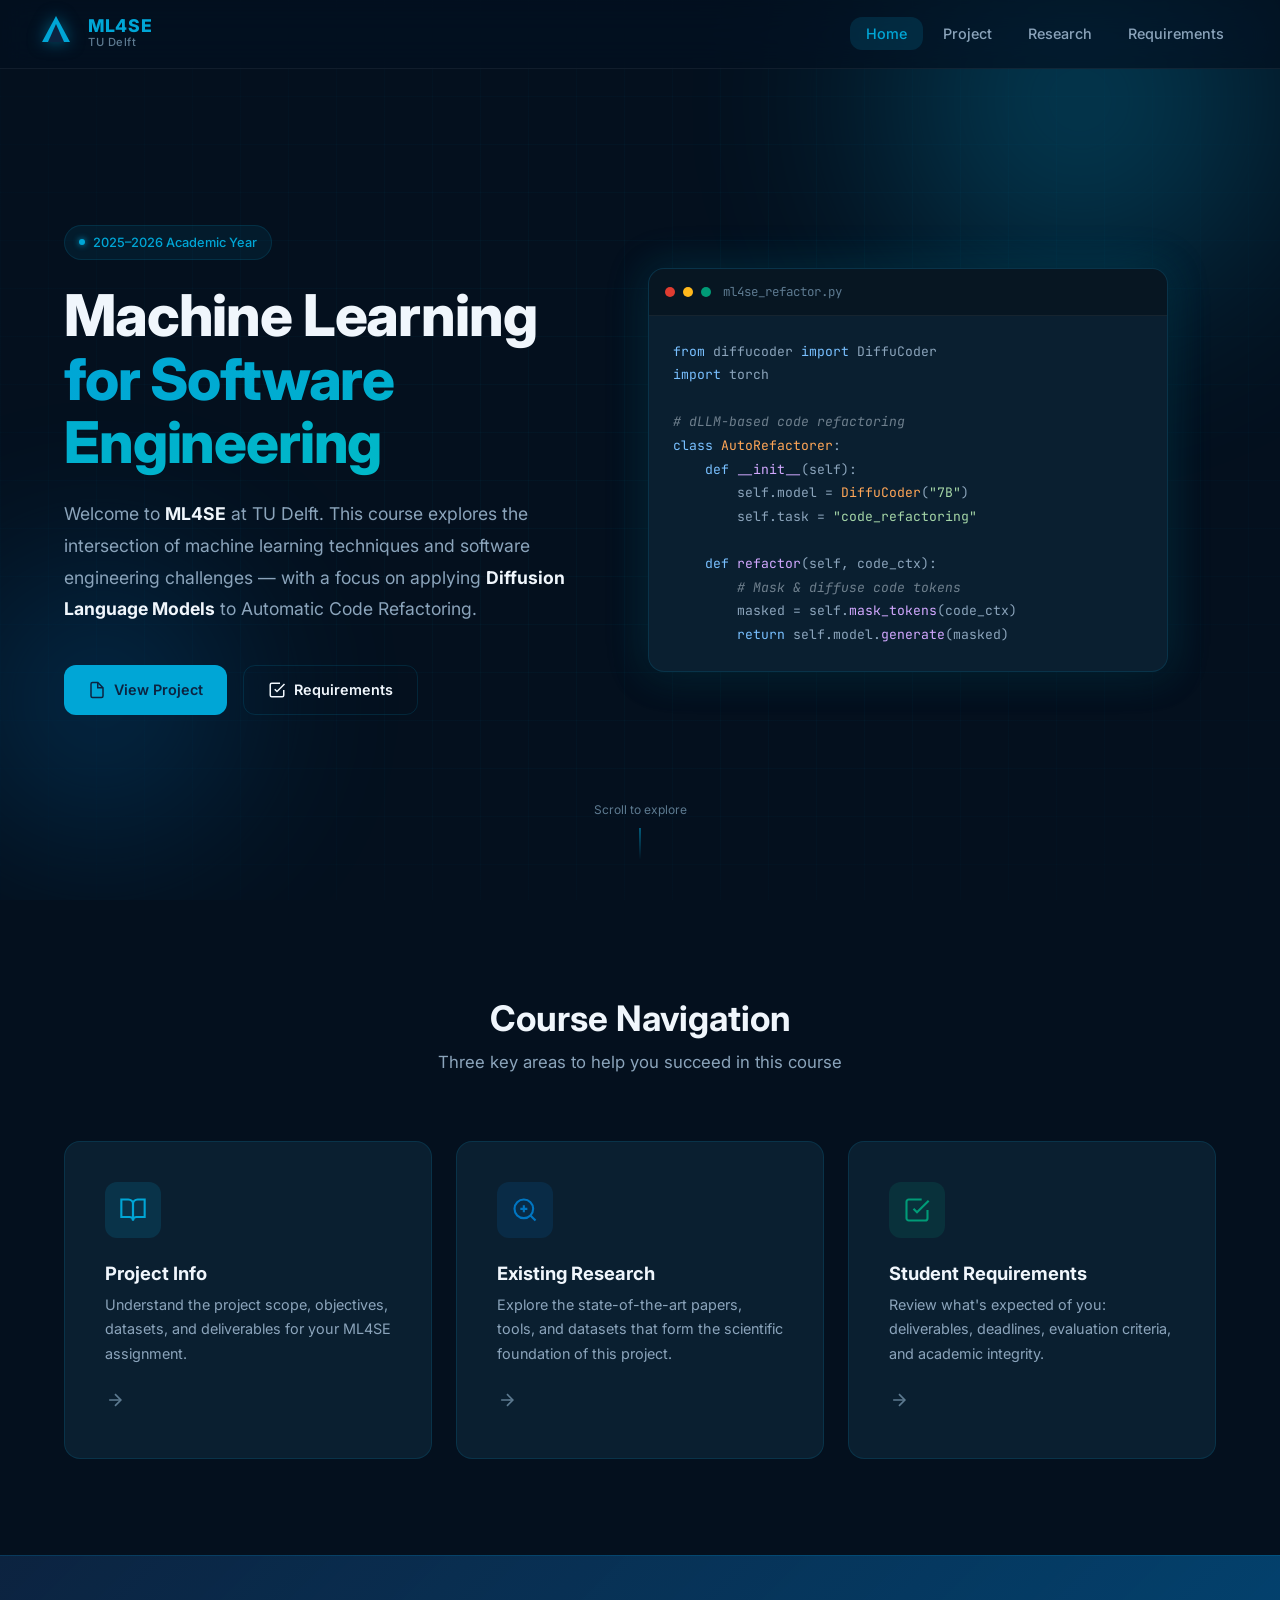
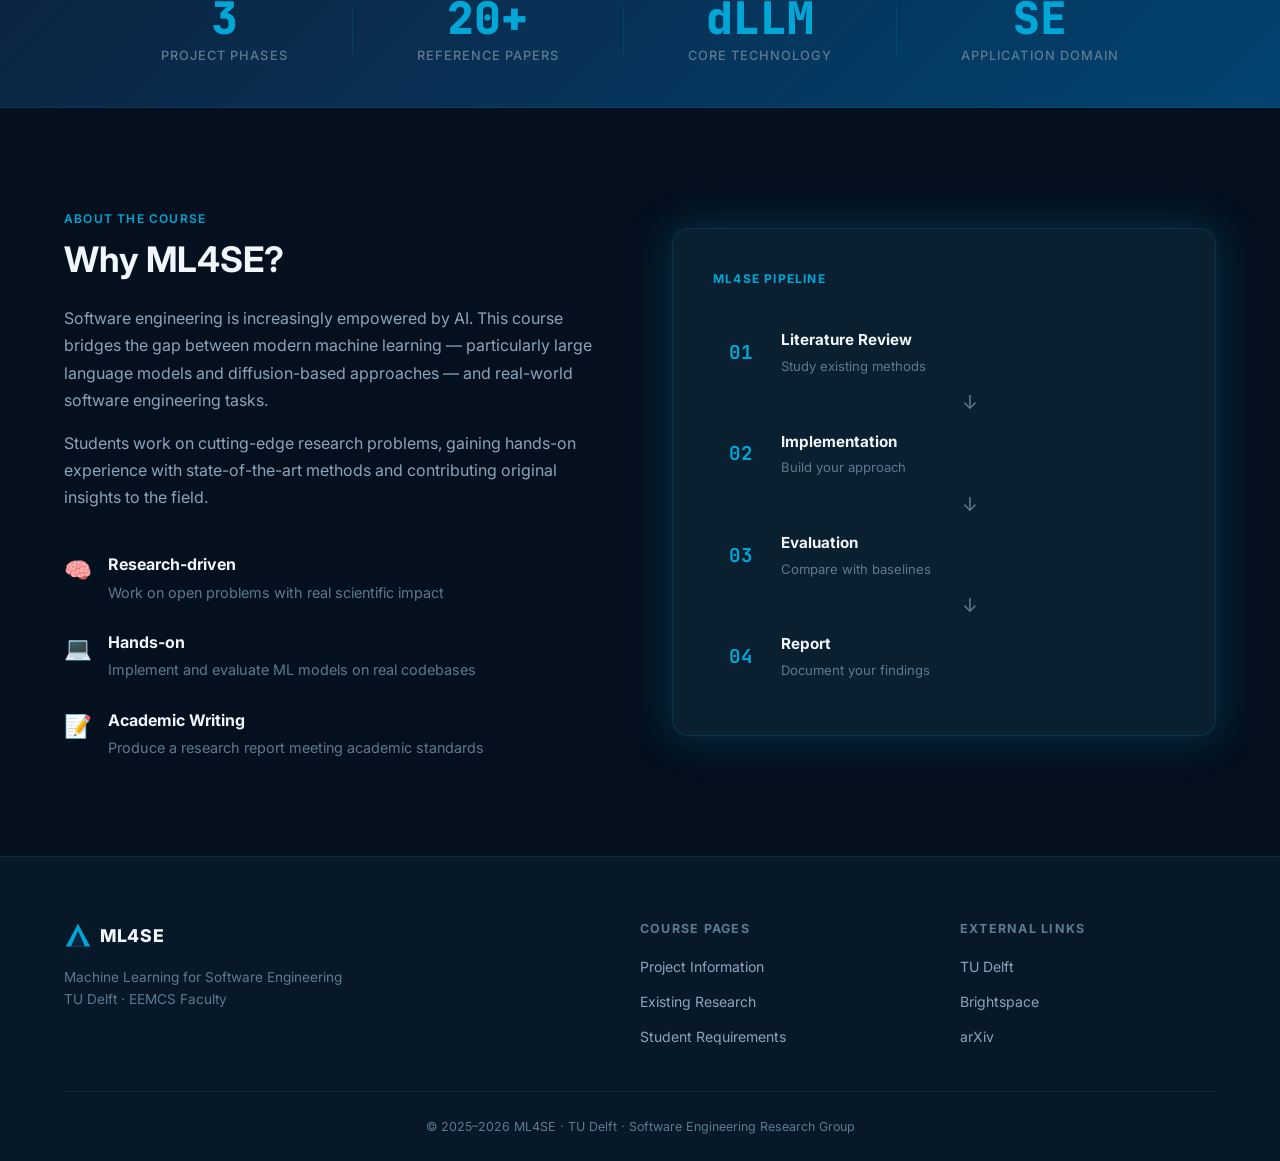
==== commit af264c3c: "Modify placeholders and hero line Hero line modifications." ====
--- a/index.html
+++ b/index.html
@@ -1,292 +1,340 @@
 <!DOCTYPE html>
 <html lang="en">
+
 <head>
-  <meta charset="UTF-8" />
-  <meta name="viewport" content="width=device-width, initial-scale=1.0" />
-  <title>ML4SE – Machine Learning for Software Engineering | TU Delft</title>
-  <meta name="description" content="Course website for ML4SE at TU Delft. Find project information, related research, and course requirements." />
-  <link rel="preconnect" href="https://fonts.googleapis.com" />
-  <link rel="preconnect" href="https://fonts.gstatic.com" crossorigin />
-  <link href="https://fonts.googleapis.com/css2?family=Inter:wght@300;400;500;600;700;800&family=JetBrains+Mono:wght@400;500&display=swap" rel="stylesheet" />
-  <link rel="stylesheet" href="style.css" />
+    <meta charset="UTF-8" />
+    <meta name="viewport" content="width=device-width, initial-scale=1.0" />
+    <title>ML4SE – Machine Learning for Software Engineering | TU Delft</title>
+    <meta name="description"
+        content="Course website for ML4SE at TU Delft. Find project information, related research, and course requirements." />
+    <link rel="preconnect" href="https://fonts.googleapis.com" />
+    <link rel="preconnect" href="https://fonts.gstatic.com" crossorigin />
+    <link
+        href="https://fonts.googleapis.com/css2?family=Inter:wght@300;400;500;600;700;800&family=JetBrains+Mono:wght@400;500&display=swap"
+        rel="stylesheet" />
+    <link rel="stylesheet" href="style.css" />
 </head>
+
 <body>
 
-  <!-- Navigation -->
-  <nav class="navbar" id="navbar">
-    <div class="nav-container">
-      <a href="index.html" class="nav-brand">
-        <div class="nav-logo">
-          <svg width="32" height="32" viewBox="0 0 32 32" fill="none">
-            <polygon points="16,2 30,28 2,28" fill="#00A6D6"/>
-            <polygon points="16,10 24,28 8,28" fill="#0C2340"/>
-          </svg>
-        </div>
-        <div class="nav-brand-text">
-          <span class="nav-title">ML4SE</span>
-          <span class="nav-subtitle">TU Delft</span>
-        </div>
-      </a>
-      <ul class="nav-links">
-        <li><a href="index.html" class="nav-link active" id="nav-home">Home</a></li>
-        <li><a href="project.html" class="nav-link" id="nav-project">Project</a></li>
-        <li><a href="research.html" class="nav-link" id="nav-research">Research</a></li>
-        <li><a href="requirements.html" class="nav-link" id="nav-requirements">Requirements</a></li>
-      </ul>
-      <button class="nav-toggle" id="navToggle" aria-label="Toggle navigation">
-        <span></span><span></span><span></span>
-      </button>
-    </div>
-  </nav>
-
-  <!-- Hero Section -->
-  <section class="hero">
-    <div class="hero-bg">
-      <div class="hero-grid"></div>
-      <div class="hero-glow hero-glow-1"></div>
-      <div class="hero-glow hero-glow-2"></div>
-    </div>
-    <div class="hero-content">
-      <div class="hero-badge">
-        <span class="badge-dot"></span>
-        <span>2025–2026 Academic Year</span>
-      </div>
-      <h1 class="hero-title">
-        Machine Learning<br/>
-        <span class="hero-title-accent">for Software Engineering</span>
-      </h1>
-      <p class="hero-desc">
-        Welcome to <strong>ML4SE</strong> at TU Delft. This course explores the intersection of 
-        machine learning techniques and software engineering challenges — from code generation 
-        to bug detection, and beyond.
-      </p>
-      <div class="hero-actions">
-        <a href="project.html" class="btn btn-primary" id="hero-project-btn">
-          <svg width="18" height="18" viewBox="0 0 24 24" fill="none" stroke="currentColor" stroke-width="2"><path d="M13 2H6a2 2 0 0 0-2 2v16a2 2 0 0 0 2 2h12a2 2 0 0 0 2-2V9z"/><polyline points="13 2 13 9 20 9"/></svg>
-          View Project
-        </a>
-        <a href="requirements.html" class="btn btn-secondary" id="hero-req-btn">
-          <svg width="18" height="18" viewBox="0 0 24 24" fill="none" stroke="currentColor" stroke-width="2"><polyline points="9 11 12 14 22 4"/><path d="M21 12v7a2 2 0 0 1-2 2H5a2 2 0 0 1-2-2V5a2 2 0 0 1 2-2h11"/></svg>
-          Requirements
-        </a>
-      </div>
-    </div>
-    <div class="hero-visual">
-      <div class="code-window">
-        <div class="code-header">
-          <span class="dot red"></span>
-          <span class="dot yellow"></span>
-          <span class="dot green"></span>
-          <span class="code-title">ml4se_project.py</span>
-        </div>
-        <pre class="code-body"><span class="kw">from</span> transformers <span class="kw">import</span> AutoModel
+    <!-- Navigation -->
+    <nav class="navbar" id="navbar">
+        <div class="nav-container">
+            <a href="index.html" class="nav-brand">
+                <div class="nav-logo">
+                    <svg width="32" height="32" viewBox="0 0 32 32" fill="none">
+                        <polygon points="16,2 30,28 2,28" fill="#00A6D6" />
+                        <polygon points="16,10 24,28 8,28" fill="#0C2340" />
+                    </svg>
+                </div>
+                <div class="nav-brand-text">
+                    <span class="nav-title">ML4SE</span>
+                    <span class="nav-subtitle">TU Delft</span>
+                </div>
+            </a>
+            <ul class="nav-links">
+                <li><a href="index.html" class="nav-link active" id="nav-home">Home</a></li>
+                <li><a href="project.html" class="nav-link" id="nav-project">Project</a></li>
+                <li><a href="research.html" class="nav-link" id="nav-research">Research</a></li>
+                <li><a href="requirements.html" class="nav-link" id="nav-requirements">Requirements</a></li>
+            </ul>
+            <button class="nav-toggle" id="navToggle" aria-label="Toggle navigation">
+                <span></span><span></span><span></span>
+            </button>
+        </div>
+    </nav>
+
+    <!-- Hero Section -->
+    <section class="hero">
+        <div class="hero-bg">
+            <div class="hero-grid"></div>
+            <div class="hero-glow hero-glow-1"></div>
+            <div class="hero-glow hero-glow-2"></div>
+        </div>
+        <div class="hero-inner">
+            <div class="hero-content">
+                <div class="hero-badge">
+                    <span class="badge-dot"></span>
+                    <span>2025–2026 Academic Year</span>
+                </div>
+                <h1 class="hero-title">
+                    Machine Learning<br />
+                    <span class="hero-title-accent">for Software Engineering</span>
+                </h1>
+                <p class="hero-desc">
+                    Welcome to <strong>ML4SE</strong> at TU Delft. This course explores the intersection of
+                    machine learning techniques and software engineering challenges — with a focus on
+                    applying <strong>Diffusion Language Models</strong> to Automatic Code Refactoring.
+                </p>
+                <div class="hero-actions">
+                    <a href="project.html" class="btn btn-primary" id="hero-project-btn">
+                        <svg width="18" height="18" viewBox="0 0 24 24" fill="none" stroke="currentColor"
+                            stroke-width="2">
+                            <path d="M13 2H6a2 2 0 0 0-2 2v16a2 2 0 0 0 2 2h12a2 2 0 0 0 2-2V9z" />
+                            <polyline points="13 2 13 9 20 9" />
+                        </svg>
+                        View Project
+                    </a>
+                    <a href="requirements.html" class="btn btn-secondary" id="hero-req-btn">
+                        <svg width="18" height="18" viewBox="0 0 24 24" fill="none" stroke="currentColor"
+                            stroke-width="2">
+                            <polyline points="9 11 12 14 22 4" />
+                            <path d="M21 12v7a2 2 0 0 1-2 2H5a2 2 0 0 1-2-2V5a2 2 0 0 1 2-2h11" />
+                        </svg>
+                        Requirements
+                    </a>
+                </div>
+            </div>
+            <div class="hero-visual">
+                <div class="code-window">
+                    <div class="code-header">
+                        <span class="dot red"></span>
+                        <span class="dot yellow"></span>
+                        <span class="dot green"></span>
+                        <span class="code-title">ml4se_refactor.py</span>
+                    </div>
+                    <pre class="code-body"><span class="kw">from</span> diffucoder <span class="kw">import</span> DiffuCoder
 <span class="kw">import</span> torch
 
-<span class="comment"># dLLM-based variable renaming</span>
-<span class="kw">class</span> <span class="cls">ML4SEProject</span>:
+<span class="comment"># dLLM-based code refactoring</span>
+<span class="kw">class</span> <span class="cls">AutoRefactorer</span>:
     <span class="kw">def</span> <span class="fn">__init__</span>(self):
-        self.model = <span class="cls">DiffusionLM</span>()
-        self.task = <span class="str">"code_identifier_rename"</span>
-
-    <span class="kw">def</span> <span class="fn">predict</span>(self, code_ctx):
-        <span class="comment"># Mask &amp; diffuse identifier tokens</span>
-        masked = self.<span class="fn">mask_identifiers</span>(code_ctx)
+        self.model = <span class="cls">DiffuCoder</span>(<span class="str">"7B"</span>)
+        self.task = <span class="str">"code_refactoring"</span>
+
+    <span class="kw">def</span> <span class="fn">refactor</span>(self, code_ctx):
+        <span class="comment"># Mask &amp; diffuse code tokens</span>
+        masked = self.<span class="fn">mask_tokens</span>(code_ctx)
         <span class="kw">return</span> self.model.<span class="fn">generate</span>(masked)</pre>
-      </div>
-    </div>
-    <div class="hero-scroll">
-      <span>Scroll to explore</span>
-      <div class="scroll-arrow"></div>
-    </div>
-  </section>
-
-  <!-- Quick Nav Cards -->
-  <section class="quick-nav section">
-    <div class="container">
-      <div class="section-header">
-        <h2>Course Navigation</h2>
-        <p>Three key areas to help you succeed in this course</p>
-      </div>
-      <div class="cards-grid">
-        <a href="project.html" class="card card-hover" id="card-project">
-          <div class="card-icon card-icon-cyan">
-            <svg width="28" height="28" viewBox="0 0 24 24" fill="none" stroke="currentColor" stroke-width="1.8"><path d="M2 3h6a4 4 0 0 1 4 4v14a3 3 0 0 0-3-3H2z"/><path d="M22 3h-6a4 4 0 0 0-4 4v14a3 3 0 0 1 3-3h7z"/></svg>
-          </div>
-          <div class="card-content">
-            <h3>Project Info</h3>
-            <p>Understand the project scope, objectives, datasets, and deliverables for your ML4SE assignment.</p>
-          </div>
-          <div class="card-arrow">
-            <svg width="20" height="20" viewBox="0 0 24 24" fill="none" stroke="currentColor" stroke-width="2"><line x1="5" y1="12" x2="19" y2="12"/><polyline points="12 5 19 12 12 19"/></svg>
-          </div>
-        </a>
-        <a href="research.html" class="card card-hover" id="card-research">
-          <div class="card-icon card-icon-blue">
-            <svg width="28" height="28" viewBox="0 0 24 24" fill="none" stroke="currentColor" stroke-width="1.8"><circle cx="11" cy="11" r="8"/><line x1="21" y1="21" x2="16.65" y2="16.65"/><line x1="11" y1="8" x2="11" y2="14"/><line x1="8" y1="11" x2="14" y2="11"/></svg>
-          </div>
-          <div class="card-content">
-            <h3>Existing Research</h3>
-            <p>Explore the state-of-the-art papers, tools, and datasets that form the scientific foundation of this project.</p>
-          </div>
-          <div class="card-arrow">
-            <svg width="20" height="20" viewBox="0 0 24 24" fill="none" stroke="currentColor" stroke-width="2"><line x1="5" y1="12" x2="19" y2="12"/><polyline points="12 5 19 12 12 19"/></svg>
-          </div>
-        </a>
-        <a href="requirements.html" class="card card-hover" id="card-requirements">
-          <div class="card-icon card-icon-green">
-            <svg width="28" height="28" viewBox="0 0 24 24" fill="none" stroke="currentColor" stroke-width="1.8"><polyline points="9 11 12 14 22 4"/><path d="M21 12v7a2 2 0 0 1-2 2H5a2 2 0 0 1-2-2V5a2 2 0 0 1 2-2h11"/></svg>
-          </div>
-          <div class="card-content">
-            <h3>Student Requirements</h3>
-            <p>Review what's expected of you: deliverables, deadlines, evaluation criteria, and academic integrity.</p>
-          </div>
-          <div class="card-arrow">
-            <svg width="20" height="20" viewBox="0 0 24 24" fill="none" stroke="currentColor" stroke-width="2"><line x1="5" y1="12" x2="19" y2="12"/><polyline points="12 5 19 12 12 19"/></svg>
-          </div>
-        </a>
-      </div>
-    </div>
-  </section>
-
-  <!-- Stats Banner -->
-  <section class="stats-banner">
-    <div class="container">
-      <div class="stats-grid">
-        <div class="stat-item">
-          <div class="stat-num">3</div>
-          <div class="stat-label">Project Phases</div>
-        </div>
-        <div class="stat-divider"></div>
-        <div class="stat-item">
-          <div class="stat-num">20+</div>
-          <div class="stat-label">Reference Papers</div>
-        </div>
-        <div class="stat-divider"></div>
-        <div class="stat-item">
-          <div class="stat-num">dLLM</div>
-          <div class="stat-label">Core Technology</div>
-        </div>
-        <div class="stat-divider"></div>
-        <div class="stat-item">
-          <div class="stat-num">SE</div>
-          <div class="stat-label">Application Domain</div>
-        </div>
-      </div>
-    </div>
-  </section>
-
-  <!-- About Course -->
-  <section class="about section">
-    <div class="container">
-      <div class="about-grid">
-        <div class="about-text">
-          <div class="section-tag">About the Course</div>
-          <h2>Why ML4SE?</h2>
-          <p>Software engineering is increasingly empowered by AI. This course bridges the gap between modern machine learning — particularly large language models and diffusion-based approaches — and real-world software engineering tasks.</p>
-          <p>Students work on cutting-edge research problems, gaining hands-on experience with state-of-the-art methods and contributing original insights to the field.</p>
-          <div class="about-highlights">
-            <div class="highlight-item">
-              <div class="highlight-icon">🧠</div>
-              <div>
-                <strong>Research-driven</strong>
-                <p>Work on open problems with real scientific impact</p>
-              </div>
-            </div>
-            <div class="highlight-item">
-              <div class="highlight-icon">💻</div>
-              <div>
-                <strong>Hands-on</strong>
-                <p>Implement and evaluate ML models on real codebases</p>
-              </div>
-            </div>
-            <div class="highlight-item">
-              <div class="highlight-icon">📝</div>
-              <div>
-                <strong>Academic Writing</strong>
-                <p>Produce a research report meeting academic standards</p>
-              </div>
-            </div>
-          </div>
-        </div>
-        <div class="about-visual">
-          <div class="pipeline-card">
-            <div class="pipeline-title">ML4SE Pipeline</div>
-            <div class="pipeline-steps">
-              <div class="pipeline-step">
-                <div class="step-num">01</div>
-                <div class="step-content">
-                  <strong>Literature Review</strong>
-                  <span>Study existing methods</span>
-                </div>
-              </div>
-              <div class="pipeline-arrow">↓</div>
-              <div class="pipeline-step">
-                <div class="step-num">02</div>
-                <div class="step-content">
-                  <strong>Implementation</strong>
-                  <span>Build your approach</span>
-                </div>
-              </div>
-              <div class="pipeline-arrow">↓</div>
-              <div class="pipeline-step">
-                <div class="step-num">03</div>
-                <div class="step-content">
-                  <strong>Evaluation</strong>
-                  <span>Compare with baselines</span>
-                </div>
-              </div>
-              <div class="pipeline-arrow">↓</div>
-              <div class="pipeline-step">
-                <div class="step-num">04</div>
-                <div class="step-content">
-                  <strong>Report</strong>
-                  <span>Document your findings</span>
-                </div>
-              </div>
-            </div>
-          </div>
-        </div>
-      </div>
-    </div>
-  </section>
-
-  <!-- Footer -->
-  <footer class="footer">
-    <div class="container">
-      <div class="footer-grid">
-        <div class="footer-brand">
-          <div class="footer-logo">
-            <svg width="28" height="28" viewBox="0 0 32 32" fill="none">
-              <polygon points="16,2 30,28 2,28" fill="#00A6D6"/>
-              <polygon points="16,10 24,28 8,28" fill="#0C2340"/>
-            </svg>
-            <span>ML4SE</span>
-          </div>
-          <p>Machine Learning for Software Engineering<br/>TU Delft · EEMCS Faculty</p>
-        </div>
-        <div class="footer-links">
-          <h4>Course Pages</h4>
-          <ul>
-            <li><a href="project.html">Project Information</a></li>
-            <li><a href="research.html">Existing Research</a></li>
-            <li><a href="requirements.html">Student Requirements</a></li>
-          </ul>
-        </div>
-        <div class="footer-links">
-          <h4>External Links</h4>
-          <ul>
-            <li><a href="https://www.tudelft.nl" target="_blank" rel="noopener">TU Delft</a></li>
-            <li><a href="https://brightspace.tudelft.nl" target="_blank" rel="noopener">Brightspace</a></li>
-            <li><a href="https://arxiv.org" target="_blank" rel="noopener">arXiv</a></li>
-          </ul>
-        </div>
-      </div>
-      <div class="footer-bottom">
-        <p>© 2025–2026 ML4SE · TU Delft · Software Engineering Research Group</p>
-      </div>
-    </div>
-  </footer>
-
-  <script src="main.js"></script>
+                </div>
+            </div>
+        </div><!-- end hero-inner -->
+        <div class="hero-scroll">
+            <span>Scroll to explore</span>
+            <div class="scroll-arrow"></div>
+        </div>
+    </section>
+
+    <!-- Quick Nav Cards -->
+    <section class="quick-nav section">
+        <div class="container">
+            <div class="section-header">
+                <h2>Course Navigation</h2>
+                <p>Three key areas to help you succeed in this course</p>
+            </div>
+            <div class="cards-grid">
+                <a href="project.html" class="card card-hover" id="card-project">
+                    <div class="card-icon card-icon-cyan">
+                        <svg width="28" height="28" viewBox="0 0 24 24" fill="none" stroke="currentColor"
+                            stroke-width="1.8">
+                            <path d="M2 3h6a4 4 0 0 1 4 4v14a3 3 0 0 0-3-3H2z" />
+                            <path d="M22 3h-6a4 4 0 0 0-4 4v14a3 3 0 0 1 3-3h7z" />
+                        </svg>
+                    </div>
+                    <div class="card-content">
+                        <h3>Project Info</h3>
+                        <p>Understand the project scope, objectives, datasets, and deliverables for your ML4SE
+                            assignment.</p>
+                    </div>
+                    <div class="card-arrow">
+                        <svg width="20" height="20" viewBox="0 0 24 24" fill="none" stroke="currentColor"
+                            stroke-width="2">
+                            <line x1="5" y1="12" x2="19" y2="12" />
+                            <polyline points="12 5 19 12 12 19" />
+                        </svg>
+                    </div>
+                </a>
+                <a href="research.html" class="card card-hover" id="card-research">
+                    <div class="card-icon card-icon-blue">
+                        <svg width="28" height="28" viewBox="0 0 24 24" fill="none" stroke="currentColor"
+                            stroke-width="1.8">
+                            <circle cx="11" cy="11" r="8" />
+                            <line x1="21" y1="21" x2="16.65" y2="16.65" />
+                            <line x1="11" y1="8" x2="11" y2="14" />
+                            <line x1="8" y1="11" x2="14" y2="11" />
+                        </svg>
+                    </div>
+                    <div class="card-content">
+                        <h3>Existing Research</h3>
+                        <p>Explore the state-of-the-art papers, tools, and datasets that form the scientific foundation
+                            of this project.</p>
+                    </div>
+                    <div class="card-arrow">
+                        <svg width="20" height="20" viewBox="0 0 24 24" fill="none" stroke="currentColor"
+                            stroke-width="2">
+                            <line x1="5" y1="12" x2="19" y2="12" />
+                            <polyline points="12 5 19 12 12 19" />
+                        </svg>
+                    </div>
+                </a>
+                <a href="requirements.html" class="card card-hover" id="card-requirements">
+                    <div class="card-icon card-icon-green">
+                        <svg width="28" height="28" viewBox="0 0 24 24" fill="none" stroke="currentColor"
+                            stroke-width="1.8">
+                            <polyline points="9 11 12 14 22 4" />
+                            <path d="M21 12v7a2 2 0 0 1-2 2H5a2 2 0 0 1-2-2V5a2 2 0 0 1 2-2h11" />
+                        </svg>
+                    </div>
+                    <div class="card-content">
+                        <h3>Student Requirements</h3>
+                        <p>Review what's expected of you: deliverables, deadlines, evaluation criteria, and academic
+                            integrity.</p>
+                    </div>
+                    <div class="card-arrow">
+                        <svg width="20" height="20" viewBox="0 0 24 24" fill="none" stroke="currentColor"
+                            stroke-width="2">
+                            <line x1="5" y1="12" x2="19" y2="12" />
+                            <polyline points="12 5 19 12 12 19" />
+                        </svg>
+                    </div>
+                </a>
+            </div>
+        </div>
+    </section>
+
+    <!-- Stats Banner -->
+    <section class="stats-banner">
+        <div class="container">
+            <div class="stats-grid">
+                <div class="stat-item">
+                    <div class="stat-num">3</div>
+                    <div class="stat-label">Project Phases</div>
+                </div>
+                <div class="stat-divider"></div>
+                <div class="stat-item">
+                    <div class="stat-num">20+</div>
+                    <div class="stat-label">Reference Papers</div>
+                </div>
+                <div class="stat-divider"></div>
+                <div class="stat-item">
+                    <div class="stat-num">dLLM</div>
+                    <div class="stat-label">Core Technology</div>
+                </div>
+                <div class="stat-divider"></div>
+                <div class="stat-item">
+                    <div class="stat-num">SE</div>
+                    <div class="stat-label">Application Domain</div>
+                </div>
+            </div>
+        </div>
+    </section>
+
+    <!-- About Course -->
+    <section class="about section">
+        <div class="container">
+            <div class="about-grid">
+                <div class="about-text">
+                    <div class="section-tag">About the Course</div>
+                    <h2>Why ML4SE?</h2>
+                    <p>Software engineering is increasingly empowered by AI. This course bridges the gap between modern
+                        machine learning — particularly large language models and diffusion-based approaches — and
+                        real-world software engineering tasks.</p>
+                    <p>Students work on cutting-edge research problems, gaining hands-on experience with
+                        state-of-the-art methods and contributing original insights to the field.</p>
+                    <div class="about-highlights">
+                        <div class="highlight-item">
+                            <div class="highlight-icon">🧠</div>
+                            <div>
+                                <strong>Research-driven</strong>
+                                <p>Work on open problems with real scientific impact</p>
+                            </div>
+                        </div>
+                        <div class="highlight-item">
+                            <div class="highlight-icon">💻</div>
+                            <div>
+                                <strong>Hands-on</strong>
+                                <p>Implement and evaluate ML models on real codebases</p>
+                            </div>
+                        </div>
+                        <div class="highlight-item">
+                            <div class="highlight-icon">📝</div>
+                            <div>
+                                <strong>Academic Writing</strong>
+                                <p>Produce a research report meeting academic standards</p>
+                            </div>
+                        </div>
+                    </div>
+                </div>
+                <div class="about-visual">
+                    <div class="pipeline-card">
+                        <div class="pipeline-title">ML4SE Pipeline</div>
+                        <div class="pipeline-steps">
+                            <div class="pipeline-step">
+                                <div class="step-num">01</div>
+                                <div class="step-content">
+                                    <strong>Literature Review</strong>
+                                    <span>Study existing methods</span>
+                                </div>
+                            </div>
+                            <div class="pipeline-arrow">↓</div>
+                            <div class="pipeline-step">
+                                <div class="step-num">02</div>
+                                <div class="step-content">
+                                    <strong>Implementation</strong>
+                                    <span>Build your approach</span>
+                                </div>
+                            </div>
+                            <div class="pipeline-arrow">↓</div>
+                            <div class="pipeline-step">
+                                <div class="step-num">03</div>
+                                <div class="step-content">
+                                    <strong>Evaluation</strong>
+                                    <span>Compare with baselines</span>
+                                </div>
+                            </div>
+                            <div class="pipeline-arrow">↓</div>
+                            <div class="pipeline-step">
+                                <div class="step-num">04</div>
+                                <div class="step-content">
+                                    <strong>Report</strong>
+                                    <span>Document your findings</span>
+                                </div>
+                            </div>
+                        </div>
+                    </div>
+                </div>
+            </div>
+        </div>
+    </section>
+
+    <!-- Footer -->
+    <footer class="footer">
+        <div class="container">
+            <div class="footer-grid">
+                <div class="footer-brand">
+                    <div class="footer-logo">
+                        <svg width="28" height="28" viewBox="0 0 32 32" fill="none">
+                            <polygon points="16,2 30,28 2,28" fill="#00A6D6" />
+                            <polygon points="16,10 24,28 8,28" fill="#0C2340" />
+                        </svg>
+                        <span>ML4SE</span>
+                    </div>
+                    <p>Machine Learning for Software Engineering<br />TU Delft · EEMCS Faculty</p>
+                </div>
+                <div class="footer-links">
+                    <h4>Course Pages</h4>
+                    <ul>
+                        <li><a href="project.html">Project Information</a></li>
+                        <li><a href="research.html">Existing Research</a></li>
+                        <li><a href="requirements.html">Student Requirements</a></li>
+                    </ul>
+                </div>
+                <div class="footer-links">
+                    <h4>External Links</h4>
+                    <ul>
+                        <li><a href="https://www.tudelft.nl" target="_blank" rel="noopener">TU Delft</a></li>
+                        <li><a href="https://brightspace.tudelft.nl" target="_blank" rel="noopener">Brightspace</a></li>
+                        <li><a href="https://arxiv.org" target="_blank" rel="noopener">arXiv</a></li>
+                    </ul>
+                </div>
+            </div>
+            <div class="footer-bottom">
+                <p>© 2025–2026 ML4SE · TU Delft · Software Engineering Research Group</p>
+            </div>
+        </div>
+    </footer>
+
+    <script src="main.js"></script>
 </body>
-</html>
+
+</html>
--- a/style.css
+++ b/style.css
@@ -5,42 +5,42 @@
 /* ── Design Tokens ─────────── */
 :root {
   /* TU Delft Official Palette */
-  --tudelft-cyan:       #00A6D6;
-  --tudelft-dark-blue:  #0C2340;
+  --tudelft-cyan: #00A6D6;
+  --tudelft-dark-blue: #0C2340;
   --tudelft-royal-blue: #0076C2;
-  --tudelft-turquoise:  #00B8C8;
-  --tudelft-green:      #009B77;
-  --tudelft-red:        #E03C31;
-  --tudelft-yellow:     #FFB81C;
-  --tudelft-dark-grey:  #5C5C5C;
-  --tudelft-orange:     #EC6842;
+  --tudelft-turquoise: #00B8C8;
+  --tudelft-green: #009B77;
+  --tudelft-red: #E03C31;
+  --tudelft-yellow: #FFB81C;
+  --tudelft-dark-grey: #5C5C5C;
+  --tudelft-orange: #EC6842;
 
   /* UI Colours */
-  --bg-primary:    #04101e;
-  --bg-secondary:  #071828;
-  --bg-card:       #0a1f30;
+  --bg-primary: #04101e;
+  --bg-secondary: #071828;
+  --bg-card: #0a1f30;
   --bg-card-hover: #0e2840;
-  --bg-alt:        #061522;
-
-  --border:        rgba(0, 166, 214, 0.15);
-  --border-light:  rgba(255,255,255,0.06);
-
-  --text-primary:   #f0f6fc;
+  --bg-alt: #061522;
+
+  --border: rgba(0, 166, 214, 0.15);
+  --border-light: rgba(255, 255, 255, 0.06);
+
+  --text-primary: #f0f6fc;
   --text-secondary: #8ba4bb;
-  --text-muted:     #5d7a90;
+  --text-muted: #5d7a90;
 
   /* Shadows & Glows */
-  --glow-cyan:     0 0 40px rgba(0, 166, 214, 0.25);
-  --glow-blue:     0 0 30px rgba(0, 118, 194, 0.2);
-  --shadow-card:   0 4px 32px rgba(0,0,0,0.4);
-  --shadow-hover:  0 8px 48px rgba(0,0,0,0.5);
+  --glow-cyan: 0 0 40px rgba(0, 166, 214, 0.25);
+  --glow-blue: 0 0 30px rgba(0, 118, 194, 0.2);
+  --shadow-card: 0 4px 32px rgba(0, 0, 0, 0.4);
+  --shadow-hover: 0 8px 48px rgba(0, 0, 0, 0.5);
 
   /* Spacing */
-  --spacing-xs:  4px;
-  --spacing-sm:  8px;
-  --spacing-md:  16px;
-  --spacing-lg:  24px;
-  --spacing-xl:  40px;
+  --spacing-xs: 4px;
+  --spacing-sm: 8px;
+  --spacing-md: 16px;
+  --spacing-lg: 24px;
+  --spacing-xl: 40px;
   --spacing-2xl: 64px;
   --spacing-3xl: 96px;
 
@@ -53,16 +53,24 @@
   --transition-slow: 0.4s cubic-bezier(0.4, 0, 0.2, 1);
 
   /* Border Radius */
-  --radius-sm:  6px;
-  --radius-md:  12px;
-  --radius-lg:  16px;
-  --radius-xl:  24px;
+  --radius-sm: 6px;
+  --radius-md: 12px;
+  --radius-lg: 16px;
+  --radius-xl: 24px;
 }
 
 /* ── Reset ─────────────────── */
-*, *::before, *::after { box-sizing: border-box; margin: 0; padding: 0; }
-
-html { scroll-behavior: smooth; }
+*,
+*::before,
+*::after {
+  box-sizing: border-box;
+  margin: 0;
+  padding: 0;
+}
+
+html {
+  scroll-behavior: smooth;
+}
 
 body {
   font-family: var(--font-body);
@@ -73,29 +81,49 @@
   overflow-x: hidden;
 }
 
-h1, h2, h3, h4, h5 {
+h1,
+h2,
+h3,
+h4,
+h5 {
   font-weight: 700;
   line-height: 1.25;
   color: var(--text-primary);
 }
 
-p { color: var(--text-secondary); margin-bottom: 1rem; }
-p:last-child { margin-bottom: 0; }
-
-a { color: var(--tudelft-cyan); text-decoration: none; transition: color var(--transition); }
-a:hover { color: var(--tudelft-turquoise); }
+p {
+  color: var(--text-secondary);
+  margin-bottom: 1rem;
+}
+
+p:last-child {
+  margin-bottom: 0;
+}
+
+a {
+  color: var(--tudelft-cyan);
+  text-decoration: none;
+  transition: color var(--transition);
+}
+
+a:hover {
+  color: var(--tudelft-turquoise);
+}
 
 code {
   font-family: var(--font-mono);
-  background: rgba(0,166,214,0.12);
-  border: 1px solid rgba(0,166,214,0.2);
+  background: rgba(0, 166, 214, 0.12);
+  border: 1px solid rgba(0, 166, 214, 0.2);
   padding: 2px 6px;
   border-radius: var(--radius-sm);
   font-size: 0.85em;
   color: var(--tudelft-cyan);
 }
 
-img { max-width: 100%; display: block; }
+img {
+  max-width: 100%;
+  display: block;
+}
 
 /* ── Layout Utilities ───────── */
 .container {
@@ -138,12 +166,16 @@
   margin-bottom: var(--spacing-sm);
 }
 
-.accent { color: var(--tudelft-cyan); }
+.accent {
+  color: var(--tudelft-cyan);
+}
 
 /* ── Navbar ─────────────────── */
 .navbar {
   position: fixed;
-  top: 0; left: 0; right: 0;
+  top: 0;
+  left: 0;
+  right: 0;
   z-index: 1000;
   padding: 0 var(--spacing-lg);
   background: rgba(4, 16, 30, 0.7);
@@ -154,7 +186,7 @@
 
 .navbar.scrolled {
   background: rgba(4, 16, 30, 0.95);
-  box-shadow: 0 2px 24px rgba(0,0,0,0.4);
+  box-shadow: 0 2px 24px rgba(0, 0, 0, 0.4);
 }
 
 .nav-container {
@@ -173,9 +205,15 @@
   text-decoration: none;
 }
 
-.nav-logo svg { filter: drop-shadow(0 0 8px rgba(0,166,214,0.5)); }
-
-.nav-brand-text { display: flex; flex-direction: column; }
+.nav-logo svg {
+  filter: drop-shadow(0 0 8px rgba(0, 166, 214, 0.5));
+}
+
+.nav-brand-text {
+  display: flex;
+  flex-direction: column;
+}
+
 .nav-title {
   font-size: 1.1rem;
   font-weight: 800;
@@ -183,6 +221,7 @@
   letter-spacing: 0.04em;
   line-height: 1;
 }
+
 .nav-subtitle {
   font-size: 0.7rem;
   font-weight: 500;
@@ -211,12 +250,12 @@
 
 .nav-link:hover {
   color: var(--text-primary);
-  background: rgba(0,166,214,0.1);
+  background: rgba(0, 166, 214, 0.1);
 }
 
 .nav-link.active {
   color: var(--tudelft-cyan);
-  background: rgba(0,166,214,0.15);
+  background: rgba(0, 166, 214, 0.15);
 }
 
 .nav-toggle {
@@ -258,8 +297,8 @@
   position: absolute;
   inset: 0;
   background-image:
-    linear-gradient(rgba(0,166,214,0.04) 1px, transparent 1px),
-    linear-gradient(90deg, rgba(0,166,214,0.04) 1px, transparent 1px);
+    linear-gradient(rgba(0, 166, 214, 0.04) 1px, transparent 1px),
+    linear-gradient(90deg, rgba(0, 166, 214, 0.04) 1px, transparent 1px);
   background-size: 48px 48px;
   mask-image: radial-gradient(ellipse 80% 80% at 50% 50%, black 30%, transparent 100%);
 }
@@ -290,17 +329,35 @@
 }
 
 @keyframes heroFloat {
-  0%, 100% { transform: translateY(0) scale(1); }
-  50% { transform: translateY(-30px) scale(1.05); }
-}
-
-.hero-content {
+
+  0%,
+  100% {
+    transform: translateY(0) scale(1);
+  }
+
+  50% {
+    transform: translateY(-30px) scale(1.05);
+  }
+}
+
+/* Hero inner row – text left, code window right */
+.hero-inner {
+  position: relative;
+  z-index: 2;
+  width: 100%;
   max-width: 1200px;
   margin: 0 auto;
   padding: 0 var(--spacing-lg);
+  display: flex;
+  align-items: center;
+  gap: var(--spacing-2xl);
+}
+
+.hero-content {
+  flex: 0 0 auto;
+  width: min(520px, 50%);
   position: relative;
   z-index: 2;
-  max-width: 580px;
 }
 
 .hero-badge {
@@ -310,7 +367,7 @@
   padding: 6px 14px;
   border-radius: 100px;
   border: 1px solid var(--border);
-  background: rgba(0,166,214,0.08);
+  background: rgba(0, 166, 214, 0.08);
   font-size: 0.8rem;
   font-weight: 500;
   color: var(--tudelft-cyan);
@@ -327,8 +384,17 @@
 }
 
 @keyframes pulse {
-  0%, 100% { opacity: 1; transform: scale(1); }
-  50% { opacity: 0.6; transform: scale(1.3); }
+
+  0%,
+  100% {
+    opacity: 1;
+    transform: scale(1);
+  }
+
+  50% {
+    opacity: 0.6;
+    transform: scale(1.3);
+  }
 }
 
 .hero-title {
@@ -353,7 +419,9 @@
   line-height: 1.8;
 }
 
-.hero-desc strong { color: var(--text-primary); }
+.hero-desc strong {
+  color: var(--text-primary);
+}
 
 .hero-actions {
   display: flex;
@@ -384,7 +452,7 @@
 .btn-primary:hover {
   background: var(--tudelft-turquoise);
   color: var(--tudelft-dark-blue);
-  box-shadow: 0 4px 20px rgba(0,166,214,0.4);
+  box-shadow: 0 4px 20px rgba(0, 166, 214, 0.4);
   transform: translateY(-2px);
 }
 
@@ -397,18 +465,17 @@
 .btn-secondary:hover {
   border-color: var(--tudelft-cyan);
   color: var(--tudelft-cyan);
-  background: rgba(0,166,214,0.08);
+  background: rgba(0, 166, 214, 0.08);
   transform: translateY(-2px);
 }
 
 /* Hero Visual */
 .hero-visual {
-  position: absolute;
-  right: max(24px, calc((100vw - 1200px) / 2));
-  top: 50%;
-  transform: translateY(-50%);
+  flex: 1 1 auto;
+  min-width: 0;
+  max-width: 520px;
+  position: relative;
   z-index: 2;
-  width: min(500px, 42vw);
 }
 
 .code-window {
@@ -421,8 +488,15 @@
 }
 
 @keyframes codeFloat {
-  0%, 100% { transform: translateY(0); }
-  50% { transform: translateY(-12px); }
+
+  0%,
+  100% {
+    transform: translateY(0);
+  }
+
+  50% {
+    transform: translateY(-12px);
+  }
 }
 
 .code-header {
@@ -430,17 +504,27 @@
   align-items: center;
   gap: 8px;
   padding: 12px 16px;
-  background: rgba(0,0,0,0.3);
+  background: rgba(0, 0, 0, 0.3);
   border-bottom: 1px solid var(--border-light);
 }
 
 .dot {
-  width: 10px; height: 10px;
+  width: 10px;
+  height: 10px;
   border-radius: 50%;
 }
-.dot.red    { background: #E03C31; }
-.dot.yellow { background: #FFB81C; }
-.dot.green  { background: #009B77; }
+
+.dot.red {
+  background: #E03C31;
+}
+
+.dot.yellow {
+  background: #FFB81C;
+}
+
+.dot.green {
+  background: #009B77;
+}
 
 .code-title {
   font-family: var(--font-mono);
@@ -459,11 +543,26 @@
   overflow-x: auto;
 }
 
-.code-body .kw    { color: #79c0ff; }
-.code-body .fn    { color: #d2a8ff; }
-.code-body .cls   { color: #ffa657; }
-.code-body .str   { color: #a5d6a7; }
-.code-body .comment { color: #6e7f8d; font-style: italic; }
+.code-body .kw {
+  color: #79c0ff;
+}
+
+.code-body .fn {
+  color: #d2a8ff;
+}
+
+.code-body .cls {
+  color: #ffa657;
+}
+
+.code-body .str {
+  color: #a5d6a7;
+}
+
+.code-body .comment {
+  color: #6e7f8d;
+  font-style: italic;
+}
 
 .hero-scroll {
   position: absolute;
@@ -482,8 +581,15 @@
 }
 
 @keyframes fadeInUp {
-  from { opacity: 0; transform: translateX(-50%) translateY(10px); }
-  to   { opacity: 1; transform: translateX(-50%) translateY(0); }
+  from {
+    opacity: 0;
+    transform: translateX(-50%) translateY(10px);
+  }
+
+  to {
+    opacity: 1;
+    transform: translateX(-50%) translateY(0);
+  }
 }
 
 .scroll-arrow {
@@ -494,8 +600,17 @@
 }
 
 @keyframes arrowBounce {
-  0%, 100% { transform: translateY(0); opacity: 1; }
-  50% { transform: translateY(6px); opacity: 0.5; }
+
+  0%,
+  100% {
+    transform: translateY(0);
+    opacity: 1;
+  }
+
+  50% {
+    transform: translateY(6px);
+    opacity: 0.5;
+  }
 }
 
 /* ── Cards Grid ─────────────── */
@@ -524,18 +639,20 @@
   content: '';
   position: absolute;
   inset: 0;
-  background: linear-gradient(135deg, rgba(0,166,214,0.05) 0%, transparent 60%);
+  background: linear-gradient(135deg, rgba(0, 166, 214, 0.05) 0%, transparent 60%);
   opacity: 0;
   transition: opacity var(--transition);
 }
 
 .card-hover:hover {
-  border-color: rgba(0,166,214,0.4);
+  border-color: rgba(0, 166, 214, 0.4);
   transform: translateY(-4px);
-  box-shadow: var(--shadow-hover), 0 0 30px rgba(0,166,214,0.15);
-}
-
-.card-hover:hover::before { opacity: 1; }
+  box-shadow: var(--shadow-hover), 0 0 30px rgba(0, 166, 214, 0.15);
+}
+
+.card-hover:hover::before {
+  opacity: 1;
+}
 
 .card-icon {
   width: 56px;
@@ -547,16 +664,30 @@
   flex-shrink: 0;
 }
 
-.card-icon-cyan  { background: rgba(0,166,214,0.15); color: var(--tudelft-cyan); }
-.card-icon-blue  { background: rgba(0,118,194,0.15); color: var(--tudelft-royal-blue); }
-.card-icon-green { background: rgba(0,155,119,0.15); color: var(--tudelft-green); }
+.card-icon-cyan {
+  background: rgba(0, 166, 214, 0.15);
+  color: var(--tudelft-cyan);
+}
+
+.card-icon-blue {
+  background: rgba(0, 118, 194, 0.15);
+  color: var(--tudelft-royal-blue);
+}
+
+.card-icon-green {
+  background: rgba(0, 155, 119, 0.15);
+  color: var(--tudelft-green);
+}
 
 .card-content h3 {
   font-size: 1.15rem;
   margin-bottom: 8px;
 }
 
-.card-content p { color: var(--text-secondary); font-size: 0.9rem; }
+.card-content p {
+  color: var(--text-secondary);
+  font-size: 0.9rem;
+}
 
 .card-arrow {
   margin-top: auto;
@@ -571,7 +702,7 @@
 
 /* ── Stats Banner ───────────── */
 .stats-banner {
-  background: linear-gradient(135deg, var(--tudelft-dark-blue) 0%, rgba(0,118,194,0.5) 100%);
+  background: linear-gradient(135deg, var(--tudelft-dark-blue) 0%, rgba(0, 118, 194, 0.5) 100%);
   border-top: 1px solid var(--border);
   border-bottom: 1px solid var(--border);
   padding: var(--spacing-xl) 0;
@@ -584,7 +715,9 @@
   gap: var(--spacing-2xl);
 }
 
-.stat-item { text-align: center; }
+.stat-item {
+  text-align: center;
+}
 
 .stat-num {
   font-size: clamp(1.8rem, 4vw, 2.8rem);
@@ -669,7 +802,11 @@
   margin-bottom: var(--spacing-lg);
 }
 
-.pipeline-steps { display: flex; flex-direction: column; gap: 0; }
+.pipeline-steps {
+  display: flex;
+  flex-direction: column;
+  gap: 0;
+}
 
 .pipeline-step {
   display: flex;
@@ -680,7 +817,9 @@
   transition: background var(--transition);
 }
 
-.pipeline-step:hover { background: rgba(0,166,214,0.07); }
+.pipeline-step:hover {
+  background: rgba(0, 166, 214, 0.07);
+}
 
 .step-num {
   font-family: var(--font-mono);
@@ -697,8 +836,15 @@
   gap: 2px;
 }
 
-.step-content strong { font-size: 0.95rem; color: var(--text-primary); }
-.step-content span { font-size: 0.82rem; color: var(--text-muted); }
+.step-content strong {
+  font-size: 0.95rem;
+  color: var(--text-primary);
+}
+
+.step-content span {
+  font-size: 0.82rem;
+  color: var(--text-muted);
+}
 
 .pipeline-arrow {
   text-align: center;
@@ -721,9 +867,26 @@
   pointer-events: none;
 }
 
-.page-hero-project  .hero-glow-1 { background: radial-gradient(circle, var(--tudelft-cyan), transparent 70%); top: -200px; right: -100px; opacity: 0.3; }
-.page-hero-research .hero-glow-1 { background: radial-gradient(circle, var(--tudelft-royal-blue), transparent 70%); top: -200px; right: -100px; opacity: 0.3; }
-.page-hero-requirements .hero-glow-1 { background: radial-gradient(circle, var(--tudelft-green), transparent 70%); top: -200px; right: -100px; opacity: 0.25; }
+.page-hero-project .hero-glow-1 {
+  background: radial-gradient(circle, var(--tudelft-cyan), transparent 70%);
+  top: -200px;
+  right: -100px;
+  opacity: 0.3;
+}
+
+.page-hero-research .hero-glow-1 {
+  background: radial-gradient(circle, var(--tudelft-royal-blue), transparent 70%);
+  top: -200px;
+  right: -100px;
+  opacity: 0.3;
+}
+
+.page-hero-requirements .hero-glow-1 {
+  background: radial-gradient(circle, var(--tudelft-green), transparent 70%);
+  top: -200px;
+  right: -100px;
+  opacity: 0.25;
+}
 
 .breadcrumb {
   display: flex;
@@ -734,8 +897,13 @@
   color: var(--text-muted);
 }
 
-.breadcrumb a { color: var(--tudelft-cyan); }
-.breadcrumb span { color: var(--text-muted); }
+.breadcrumb a {
+  color: var(--tudelft-cyan);
+}
+
+.breadcrumb span {
+  color: var(--text-muted);
+}
 
 .page-hero-tag {
   display: inline-flex;
@@ -770,7 +938,11 @@
   align-items: flex-start;
 }
 
-.overview-main { display: flex; flex-direction: column; gap: var(--spacing-2xl); }
+.overview-main {
+  display: flex;
+  flex-direction: column;
+  gap: var(--spacing-2xl);
+}
 
 .content-block h2 {
   font-size: 1.4rem;
@@ -782,8 +954,8 @@
 .rq-box {
   display: flex;
   gap: var(--spacing-lg);
-  background: rgba(0,166,214,0.06);
-  border: 1px solid rgba(0,166,214,0.2);
+  background: rgba(0, 166, 214, 0.06);
+  border: 1px solid rgba(0, 166, 214, 0.2);
   border-left: 4px solid var(--tudelft-cyan);
   border-radius: var(--radius-md);
   padding: var(--spacing-lg);
@@ -796,7 +968,7 @@
   font-weight: 700;
   letter-spacing: 0.1em;
   color: var(--tudelft-cyan);
-  background: rgba(0,166,214,0.15);
+  background: rgba(0, 166, 214, 0.15);
   padding: 4px 8px;
   border-radius: var(--radius-sm);
   flex-shrink: 0;
@@ -810,7 +982,11 @@
   line-height: 1.6;
 }
 
-.method-steps { display: flex; flex-direction: column; gap: var(--spacing-md); }
+.method-steps {
+  display: flex;
+  flex-direction: column;
+  gap: var(--spacing-md);
+}
 
 .method-step {
   background: var(--bg-card);
@@ -821,8 +997,8 @@
 }
 
 .method-step:hover {
-  border-color: rgba(0,166,214,0.3);
-  box-shadow: 0 4px 20px rgba(0,0,0,0.2);
+  border-color: rgba(0, 166, 214, 0.3);
+  box-shadow: 0 4px 20px rgba(0, 0, 0, 0.2);
 }
 
 .method-step-header {
@@ -836,7 +1012,7 @@
   width: 40px;
   height: 40px;
   border-radius: var(--radius-md);
-  background: rgba(0,166,214,0.12);
+  background: rgba(0, 166, 214, 0.12);
   color: var(--tudelft-cyan);
   display: flex;
   align-items: center;
@@ -844,12 +1020,23 @@
   flex-shrink: 0;
 }
 
-.method-step-header h3 { font-size: 1rem; margin: 0; }
-
-.method-step p { font-size: 0.9rem; color: var(--text-secondary); margin: 0; }
+.method-step-header h3 {
+  font-size: 1rem;
+  margin: 0;
+}
+
+.method-step p {
+  font-size: 0.9rem;
+  color: var(--text-secondary);
+  margin: 0;
+}
 
 /* Dataset Cards */
-.dataset-cards { display: flex; flex-direction: column; gap: var(--spacing-md); }
+.dataset-cards {
+  display: flex;
+  flex-direction: column;
+  gap: var(--spacing-md);
+}
 
 .dataset-card {
   background: var(--bg-card);
@@ -870,26 +1057,50 @@
   margin-bottom: var(--spacing-sm);
 }
 
-.dataset-badge-cyan  { background: rgba(0,166,214,0.15); color: var(--tudelft-cyan); }
-.dataset-badge-blue  { background: rgba(0,118,194,0.15); color: var(--tudelft-royal-blue); }
-.dataset-badge-green { background: rgba(0,155,119,0.15); color: var(--tudelft-green); }
-
-.dataset-card h4 { font-size: 1rem; margin-bottom: 6px; }
-.dataset-card p  { font-size: 0.88rem; color: var(--text-secondary); margin-bottom: var(--spacing-md); }
-
-.dataset-meta { display: flex; gap: var(--spacing-sm); flex-wrap: wrap; }
+.dataset-badge-cyan {
+  background: rgba(0, 166, 214, 0.15);
+  color: var(--tudelft-cyan);
+}
+
+.dataset-badge-blue {
+  background: rgba(0, 118, 194, 0.15);
+  color: var(--tudelft-royal-blue);
+}
+
+.dataset-badge-green {
+  background: rgba(0, 155, 119, 0.15);
+  color: var(--tudelft-green);
+}
+
+.dataset-card h4 {
+  font-size: 1rem;
+  margin-bottom: 6px;
+}
+
+.dataset-card p {
+  font-size: 0.88rem;
+  color: var(--text-secondary);
+  margin-bottom: var(--spacing-md);
+}
+
+.dataset-meta {
+  display: flex;
+  gap: var(--spacing-sm);
+  flex-wrap: wrap;
+}
 
 .meta-tag {
   padding: 3px 10px;
   border-radius: 100px;
-  background: rgba(255,255,255,0.05);
+  background: rgba(255, 255, 255, 0.05);
   border: 1px solid var(--border-light);
   font-size: 0.72rem;
   color: var(--text-muted);
 }
 
 /* Sidebar */
-.overview-sidebar, .req-sidebar {
+.overview-sidebar,
+.req-sidebar {
   display: flex;
   flex-direction: column;
   gap: var(--spacing-lg);
@@ -915,7 +1126,12 @@
   border-bottom: 1px solid var(--border-light);
 }
 
-.sidebar-list { list-style: none; display: flex; flex-direction: column; gap: var(--spacing-sm); }
+.sidebar-list {
+  list-style: none;
+  display: flex;
+  flex-direction: column;
+  gap: var(--spacing-sm);
+}
 
 .sidebar-list li {
   display: flex;
@@ -925,9 +1141,15 @@
   color: var(--text-secondary);
 }
 
-.sidebar-list li strong { color: var(--text-primary); }
-
-.model-list { display: flex; flex-direction: column; gap: var(--spacing-sm); }
+.sidebar-list li strong {
+  color: var(--text-primary);
+}
+
+.model-list {
+  display: flex;
+  flex-direction: column;
+  gap: var(--spacing-sm);
+}
 
 .model-item {
   display: flex;
@@ -938,10 +1160,19 @@
   font-size: 0.88rem;
 }
 
-.model-item-cyan  { background: rgba(0,166,214,0.08); }
-.model-item-blue  { background: rgba(0,118,194,0.08); }
-
-.model-name { font-weight: 600; color: var(--text-primary); font-family: var(--font-mono); }
+.model-item-cyan {
+  background: rgba(0, 166, 214, 0.08);
+}
+
+.model-item-blue {
+  background: rgba(0, 118, 194, 0.08);
+}
+
+.model-name {
+  font-weight: 600;
+  color: var(--text-primary);
+  font-family: var(--font-mono);
+}
 
 .model-type {
   font-size: 0.72rem;
@@ -952,16 +1183,236 @@
 }
 
 .sidebar-tip {
-  background: linear-gradient(135deg, rgba(0,166,214,0.1) 0%, rgba(0,118,194,0.05) 100%);
-  border-color: rgba(0,166,214,0.25);
-}
-
-.tip-icon { font-size: 1.6rem; margin-bottom: var(--spacing-sm); }
-.sidebar-tip h4 { color: var(--tudelft-cyan); border-bottom-color: rgba(0,166,214,0.2); }
-.sidebar-tip p { font-size: 0.88rem; color: var(--text-secondary); margin: 0; }
+  background: linear-gradient(135deg, rgba(0, 166, 214, 0.1) 0%, rgba(0, 118, 194, 0.05) 100%);
+  border-color: rgba(0, 166, 214, 0.25);
+}
+
+.tip-icon {
+  font-size: 1.6rem;
+  margin-bottom: var(--spacing-sm);
+}
+
+.sidebar-tip h4 {
+  color: var(--tudelft-cyan);
+  border-bottom-color: rgba(0, 166, 214, 0.2);
+}
+
+.sidebar-tip p {
+  font-size: 0.88rem;
+  color: var(--text-secondary);
+  margin: 0;
+}
+
+/* ── Model Comparison Grid ────── */
+.models-comparison {
+  display: grid;
+  grid-template-columns: 1fr 1fr;
+  gap: var(--spacing-lg);
+  margin-top: var(--spacing-lg);
+}
+
+.model-group {
+  border: 1px solid var(--border);
+  border-radius: var(--radius-lg);
+  overflow: hidden;
+}
+
+.model-group-header {
+  display: flex;
+  align-items: center;
+  gap: var(--spacing-sm);
+  padding: 12px var(--spacing-md);
+  font-size: 0.82rem;
+  font-weight: 700;
+  text-transform: uppercase;
+  letter-spacing: 0.08em;
+}
+
+.model-group-header-cyan {
+  background: rgba(0, 166, 214, 0.12);
+  color: var(--tudelft-cyan);
+}
+
+.model-group-header-blue {
+  background: rgba(0, 118, 194, 0.12);
+  color: var(--tudelft-royal-blue);
+}
+
+.model-group-items {
+  display: flex;
+  flex-direction: column;
+  gap: 1px;
+  background: var(--border-light);
+}
+
+.model-chip {
+  display: flex;
+  flex-direction: column;
+  gap: 3px;
+  padding: 12px var(--spacing-md);
+}
+
+.model-chip-cyan {
+  background: rgba(0, 166, 214, 0.04);
+}
+
+.model-chip-blue {
+  background: rgba(0, 118, 194, 0.04);
+}
+
+.model-chip-name {
+  font-family: var(--font-mono);
+  font-size: 0.9rem;
+  font-weight: 600;
+  color: var(--text-primary);
+}
+
+.model-chip-desc {
+  font-size: 0.78rem;
+  color: var(--text-muted);
+  line-height: 1.5;
+}
+
+/* ── Student Groups ───────────── */
+.student-group {
+  border: 1px solid var(--border);
+  border-radius: var(--radius-lg);
+  overflow: hidden;
+  margin-top: var(--spacing-xl);
+}
+
+.group-header {
+  display: flex;
+  gap: var(--spacing-lg);
+  align-items: flex-start;
+  padding: var(--spacing-lg);
+}
+
+.group-header-cyan {
+  background: rgba(0, 166, 214, 0.08);
+  border-bottom: 1px solid rgba(0, 166, 214, 0.15);
+}
+
+.group-header-blue {
+  background: rgba(0, 118, 194, 0.08);
+  border-bottom: 1px solid rgba(0, 118, 194, 0.15);
+}
+
+.group-badge {
+  padding: 6px 14px;
+  border-radius: 100px;
+  background: var(--tudelft-cyan);
+  color: var(--tudelft-dark-blue);
+  font-size: 0.78rem;
+  font-weight: 800;
+  text-transform: uppercase;
+  letter-spacing: 0.06em;
+  flex-shrink: 0;
+  align-self: flex-start;
+  margin-top: 2px;
+}
+
+.group-badge-blue {
+  background: var(--tudelft-royal-blue);
+  color: #fff;
+}
+
+.group-title-area h3 {
+  font-size: 1.05rem;
+  margin-bottom: 6px;
+}
+
+.group-title-area p {
+  font-size: 0.88rem;
+  color: var(--text-muted);
+  margin: 0;
+}
+
+.rq-list {
+  display: flex;
+  flex-direction: column;
+  gap: 1px;
+  background: var(--border-light);
+}
+
+.rq-item {
+  display: flex;
+  gap: var(--spacing-md);
+  align-items: flex-start;
+  padding: var(--spacing-md) var(--spacing-lg);
+  background: var(--bg-card);
+  transition: background var(--transition);
+}
+
+.rq-item:hover {
+  background: rgba(0, 166, 214, 0.04);
+}
+
+.rq-item-blue:hover {
+  background: rgba(0, 118, 194, 0.04);
+}
+
+.rq-num {
+  font-family: var(--font-mono);
+  font-size: 0.72rem;
+  font-weight: 700;
+  padding: 3px 8px;
+  border-radius: var(--radius-sm);
+  background: rgba(0, 166, 214, 0.12);
+  color: var(--tudelft-cyan);
+  flex-shrink: 0;
+  margin-top: 1px;
+  white-space: nowrap;
+}
+
+.rq-num-blue {
+  background: rgba(0, 118, 194, 0.12);
+  color: var(--tudelft-royal-blue);
+}
+
+.rq-text {
+  font-size: 0.9rem;
+  color: var(--text-secondary);
+  line-height: 1.55;
+}
+
+/* ICSE sidebar card */
+.sidebar-icse {
+  background: linear-gradient(135deg, rgba(255, 184, 28, 0.08) 0%, rgba(236, 104, 66, 0.05) 100%);
+  border-color: rgba(255, 184, 28, 0.3);
+}
+
+.sidebar-icse h4 {
+  color: var(--tudelft-yellow);
+  border-bottom-color: rgba(255, 184, 28, 0.2);
+}
+
+.sidebar-icse p {
+  font-size: 0.88rem;
+  color: var(--text-secondary);
+  margin-bottom: var(--spacing-sm);
+}
+
+.sidebar-icse-link {
+  font-size: 0.82rem;
+  font-weight: 600;
+  color: var(--tudelft-yellow);
+}
+
+.sidebar-icse-link:hover {
+  color: var(--tudelft-orange);
+}
+
+
 
 /* Timeline */
-.timeline { display: flex; flex-direction: column; gap: 0; max-width: 800px; margin: 0 auto; }
+.timeline {
+  display: flex;
+  flex-direction: column;
+  gap: 0;
+  max-width: 800px;
+  margin: 0 auto;
+}
 
 .timeline-item {
   display: grid;
@@ -971,7 +1422,9 @@
   padding-bottom: var(--spacing-xl);
 }
 
-.timeline-item:last-child { padding-bottom: 0; }
+.timeline-item:last-child {
+  padding-bottom: 0;
+}
 
 .timeline-item::before {
   content: '';
@@ -983,7 +1436,9 @@
   background: linear-gradient(to bottom, var(--tudelft-cyan), transparent);
 }
 
-.timeline-item:last-child::before { display: none; }
+.timeline-item:last-child::before {
+  display: none;
+}
 
 .timeline-marker {
   width: 48px;
@@ -997,20 +1452,34 @@
   font-weight: 700;
   font-size: 1rem;
   flex-shrink: 0;
-  box-shadow: 0 0 20px rgba(0,166,214,0.4);
-}
-
-.timeline-content { padding-top: 10px; }
-.timeline-content h3 { font-size: 1.05rem; margin-bottom: var(--spacing-sm); }
-.timeline-content p { font-size: 0.9rem; color: var(--text-secondary); margin-bottom: var(--spacing-sm); }
-
-.timeline-tags { display: flex; gap: var(--spacing-sm); }
+  box-shadow: 0 0 20px rgba(0, 166, 214, 0.4);
+}
+
+.timeline-content {
+  padding-top: 10px;
+}
+
+.timeline-content h3 {
+  font-size: 1.05rem;
+  margin-bottom: var(--spacing-sm);
+}
+
+.timeline-content p {
+  font-size: 0.9rem;
+  color: var(--text-secondary);
+  margin-bottom: var(--spacing-sm);
+}
+
+.timeline-tags {
+  display: flex;
+  gap: var(--spacing-sm);
+}
 
 .tag {
   padding: 3px 10px;
   border-radius: 100px;
-  background: rgba(0,166,214,0.1);
-  border: 1px solid rgba(0,166,214,0.2);
+  background: rgba(0, 166, 214, 0.1);
+  border: 1px solid rgba(0, 166, 214, 0.2);
   font-size: 0.72rem;
   font-weight: 600;
   color: var(--tudelft-cyan);
@@ -1074,13 +1543,36 @@
   flex-shrink: 0;
 }
 
-.category-icon-cyan   { background: rgba(0,166,214,0.15); color: var(--tudelft-cyan); }
-.category-icon-blue   { background: rgba(0,118,194,0.15); color: var(--tudelft-royal-blue); }
-.category-icon-green  { background: rgba(0,155,119,0.15); color: var(--tudelft-green); }
-.category-icon-orange { background: rgba(236,104,66,0.15); color: var(--tudelft-orange); }
-
-.category-header h2 { font-size: 1.3rem; margin-bottom: 4px; }
-.category-header p { font-size: 0.88rem; color: var(--text-muted); margin: 0; }
+.category-icon-cyan {
+  background: rgba(0, 166, 214, 0.15);
+  color: var(--tudelft-cyan);
+}
+
+.category-icon-blue {
+  background: rgba(0, 118, 194, 0.15);
+  color: var(--tudelft-royal-blue);
+}
+
+.category-icon-green {
+  background: rgba(0, 155, 119, 0.15);
+  color: var(--tudelft-green);
+}
+
+.category-icon-orange {
+  background: rgba(236, 104, 66, 0.15);
+  color: var(--tudelft-orange);
+}
+
+.category-header h2 {
+  font-size: 1.3rem;
+  margin-bottom: 4px;
+}
+
+.category-header p {
+  font-size: 0.88rem;
+  color: var(--text-muted);
+  margin: 0;
+}
 
 .paper-grid {
   display: grid;
@@ -1100,12 +1592,14 @@
 }
 
 .paper-card:hover {
-  border-color: rgba(0,166,214,0.3);
+  border-color: rgba(0, 166, 214, 0.3);
   transform: translateY(-3px);
   box-shadow: var(--shadow-hover);
 }
 
-.paper-card.hidden { display: none; }
+.paper-card.hidden {
+  display: none;
+}
 
 .paper-meta {
   display: flex;
@@ -1129,16 +1623,55 @@
   letter-spacing: 0.06em;
 }
 
-.venue-neurips { background: rgba(239,96,163,0.15); color: #EF60A3; }
-.venue-icml    { background: rgba(0,166,214,0.15);  color: var(--tudelft-cyan); }
-.venue-iclr    { background: rgba(0,118,194,0.15);  color: var(--tudelft-royal-blue); }
-.venue-emnlp   { background: rgba(0,155,119,0.15);  color: var(--tudelft-green); }
-.venue-icse    { background: rgba(255,184,28,0.15); color: var(--tudelft-yellow); }
-.venue-tse     { background: rgba(236,104,66,0.15); color: var(--tudelft-orange); }
-.venue-fse     { background: rgba(111,29,119,0.15); color: #b052bb; }
-.venue-ase     { background: rgba(0,184,200,0.15);  color: var(--tudelft-turquoise); }
-.venue-acl     { background: rgba(165,0,52,0.15);   color: #d0607a; }
-.venue-arxiv   { background: rgba(92,92,92,0.2);    color: #aaa; }
+.venue-neurips {
+  background: rgba(239, 96, 163, 0.15);
+  color: #EF60A3;
+}
+
+.venue-icml {
+  background: rgba(0, 166, 214, 0.15);
+  color: var(--tudelft-cyan);
+}
+
+.venue-iclr {
+  background: rgba(0, 118, 194, 0.15);
+  color: var(--tudelft-royal-blue);
+}
+
+.venue-emnlp {
+  background: rgba(0, 155, 119, 0.15);
+  color: var(--tudelft-green);
+}
+
+.venue-icse {
+  background: rgba(255, 184, 28, 0.15);
+  color: var(--tudelft-yellow);
+}
+
+.venue-tse {
+  background: rgba(236, 104, 66, 0.15);
+  color: var(--tudelft-orange);
+}
+
+.venue-fse {
+  background: rgba(111, 29, 119, 0.15);
+  color: #b052bb;
+}
+
+.venue-ase {
+  background: rgba(0, 184, 200, 0.15);
+  color: var(--tudelft-turquoise);
+}
+
+.venue-acl {
+  background: rgba(165, 0, 52, 0.15);
+  color: #d0607a;
+}
+
+.venue-arxiv {
+  background: rgba(92, 92, 92, 0.2);
+  color: #aaa;
+}
 
 .paper-title {
   font-size: 1rem;
@@ -1171,7 +1704,7 @@
 .paper-tag {
   padding: 2px 8px;
   border-radius: 100px;
-  background: rgba(255,255,255,0.04);
+  background: rgba(255, 255, 255, 0.04);
   border: 1px solid var(--border-light);
   font-size: 0.7rem;
   color: var(--text-muted);
@@ -1190,7 +1723,9 @@
   transition: gap var(--transition);
 }
 
-.paper-link:hover { gap: 10px; }
+.paper-link:hover {
+  gap: 10px;
+}
 
 .paper-link-internal {
   color: var(--tudelft-green);
@@ -1224,7 +1759,10 @@
   margin-bottom: var(--spacing-sm);
 }
 
-.reading-step h4 { font-size: 0.95rem; margin-bottom: var(--spacing-sm); }
+.reading-step h4 {
+  font-size: 0.95rem;
+  margin-bottom: var(--spacing-sm);
+}
 
 .reading-step ul {
   list-style: none;
@@ -1261,7 +1799,11 @@
   align-items: flex-start;
 }
 
-.req-main { display: flex; flex-direction: column; gap: var(--spacing-2xl); }
+.req-main {
+  display: flex;
+  flex-direction: column;
+  gap: var(--spacing-2xl);
+}
 
 .req-block {
   background: var(--bg-card);
@@ -1271,8 +1813,8 @@
 }
 
 .req-block-warning {
-  border-color: rgba(224,60,49,0.3);
-  background: rgba(224,60,49,0.03);
+  border-color: rgba(224, 60, 49, 0.3);
+  background: rgba(224, 60, 49, 0.03);
 }
 
 .req-block-header {
@@ -1294,14 +1836,36 @@
   flex-shrink: 0;
 }
 
-.req-icon-cyan  { background: rgba(0,166,214,0.15); color: var(--tudelft-cyan); }
-.req-icon-blue  { background: rgba(0,118,194,0.15); color: var(--tudelft-royal-blue); }
-.req-icon-green { background: rgba(0,155,119,0.15); color: var(--tudelft-green); }
-.req-icon-red   { background: rgba(224,60,49,0.15); color: var(--tudelft-red); }
-
-.req-block-header h2 { font-size: 1.25rem; }
-
-.checklist { display: flex; flex-direction: column; gap: var(--spacing-md); margin-top: var(--spacing-lg); }
+.req-icon-cyan {
+  background: rgba(0, 166, 214, 0.15);
+  color: var(--tudelft-cyan);
+}
+
+.req-icon-blue {
+  background: rgba(0, 118, 194, 0.15);
+  color: var(--tudelft-royal-blue);
+}
+
+.req-icon-green {
+  background: rgba(0, 155, 119, 0.15);
+  color: var(--tudelft-green);
+}
+
+.req-icon-red {
+  background: rgba(224, 60, 49, 0.15);
+  color: var(--tudelft-red);
+}
+
+.req-block-header h2 {
+  font-size: 1.25rem;
+}
+
+.checklist {
+  display: flex;
+  flex-direction: column;
+  gap: var(--spacing-md);
+  margin-top: var(--spacing-lg);
+}
 
 .check-item {
   display: flex;
@@ -1313,7 +1877,7 @@
   width: 24px;
   height: 24px;
   border-radius: 50%;
-  background: rgba(0,155,119,0.2);
+  background: rgba(0, 155, 119, 0.2);
   color: var(--tudelft-green);
   display: flex;
   align-items: center;
@@ -1324,10 +1888,22 @@
   margin-top: 2px;
 }
 
-.check-icon-blue { background: rgba(0,118,194,0.2); color: var(--tudelft-royal-blue); }
-
-.check-content strong { display: block; color: var(--text-primary); margin-bottom: 2px; }
-.check-content p { font-size: 0.88rem; color: var(--text-secondary); margin: 0; }
+.check-icon-blue {
+  background: rgba(0, 118, 194, 0.2);
+  color: var(--tudelft-royal-blue);
+}
+
+.check-content strong {
+  display: block;
+  color: var(--text-primary);
+  margin-bottom: 2px;
+}
+
+.check-content p {
+  font-size: 0.88rem;
+  color: var(--text-secondary);
+  margin: 0;
+}
 
 .req-section-title {
   font-size: 0.75rem;
@@ -1354,7 +1930,7 @@
   align-items: center;
   gap: 8px;
   padding: 10px 14px;
-  background: rgba(0,0,0,0.3);
+  background: rgba(0, 0, 0, 0.3);
   border-bottom: 1px solid var(--border-light);
   font-size: 0.78rem;
   color: var(--text-muted);
@@ -1372,7 +1948,12 @@
 }
 
 /* Report Sections */
-.report-sections { display: flex; flex-direction: column; gap: var(--spacing-sm); margin-top: var(--spacing-lg); }
+.report-sections {
+  display: flex;
+  flex-direction: column;
+  gap: var(--spacing-sm);
+  margin-top: var(--spacing-lg);
+}
 
 .report-section {
   display: flex;
@@ -1380,11 +1961,13 @@
   padding: var(--spacing-md);
   border-radius: var(--radius-md);
   border: 1px solid var(--border-light);
-  background: rgba(255,255,255,0.01);
+  background: rgba(255, 255, 255, 0.01);
   transition: background var(--transition);
 }
 
-.report-section:hover { background: rgba(255,255,255,0.03); }
+.report-section:hover {
+  background: rgba(255, 255, 255, 0.03);
+}
 
 .rs-label {
   padding: 3px 10px;
@@ -1398,24 +1981,46 @@
   margin-top: 4px;
 }
 
-.rs-mandatory { background: rgba(0,166,214,0.15); color: var(--tudelft-cyan); }
-.rs-optional  { background: rgba(255,184,28,0.15); color: var(--tudelft-yellow); }
-
-.rs-body h4 { font-size: 0.95rem; margin-bottom: 4px; }
-.rs-body p  { font-size: 0.87rem; color: var(--text-muted); margin: 0; }
+.rs-mandatory {
+  background: rgba(0, 166, 214, 0.15);
+  color: var(--tudelft-cyan);
+}
+
+.rs-optional {
+  background: rgba(255, 184, 28, 0.15);
+  color: var(--tudelft-yellow);
+}
+
+.rs-body h4 {
+  font-size: 0.95rem;
+  margin-bottom: 4px;
+}
+
+.rs-body p {
+  font-size: 0.87rem;
+  color: var(--text-muted);
+  margin: 0;
+}
 
 /* Academic Integrity */
 .integrity-notice {
-  background: rgba(224,60,49,0.08);
-  border: 1px solid rgba(224,60,49,0.2);
+  background: rgba(224, 60, 49, 0.08);
+  border: 1px solid rgba(224, 60, 49, 0.2);
   border-radius: var(--radius-md);
   padding: var(--spacing-lg);
   margin-bottom: var(--spacing-lg);
 }
 
-.integrity-notice p { color: var(--text-secondary); margin: 0; }
-
-.integrity-rules { display: grid; grid-template-columns: 1fr 1fr; gap: var(--spacing-md); }
+.integrity-notice p {
+  color: var(--text-secondary);
+  margin: 0;
+}
+
+.integrity-rules {
+  display: grid;
+  grid-template-columns: 1fr 1fr;
+  gap: var(--spacing-md);
+}
 
 .ir-item {
   display: flex;
@@ -1424,18 +2029,34 @@
   border-radius: var(--radius-md);
 }
 
-.ir-allowed     { background: rgba(0,155,119,0.06); border: 1px solid rgba(0,155,119,0.2); }
-.ir-notallowed  { background: rgba(224,60,49,0.06); border: 1px solid rgba(224,60,49,0.2); }
+.ir-allowed {
+  background: rgba(0, 155, 119, 0.06);
+  border: 1px solid rgba(0, 155, 119, 0.2);
+}
+
+.ir-notallowed {
+  background: rgba(224, 60, 49, 0.06);
+  border: 1px solid rgba(224, 60, 49, 0.2);
+}
 
 .ir-icon {
   font-size: 1.2rem;
   flex-shrink: 0;
 }
 
-.ir-allowed .ir-icon    { color: var(--tudelft-green); }
-.ir-notallowed .ir-icon { color: var(--tudelft-red); }
-
-.ir-item strong { display: block; margin-bottom: var(--spacing-sm); color: var(--text-primary); }
+.ir-allowed .ir-icon {
+  color: var(--tudelft-green);
+}
+
+.ir-notallowed .ir-icon {
+  color: var(--tudelft-red);
+}
+
+.ir-item strong {
+  display: block;
+  margin-bottom: var(--spacing-sm);
+  color: var(--text-primary);
+}
 
 .ir-item ul {
   list-style: none;
@@ -1466,7 +2087,11 @@
 }
 
 /* Grade / Sidebar Specific */
-.sidebar-grades .grade-items { display: flex; flex-direction: column; gap: var(--spacing-md); }
+.sidebar-grades .grade-items {
+  display: flex;
+  flex-direction: column;
+  gap: var(--spacing-md);
+}
 
 .grade-item {
   display: grid;
@@ -1475,12 +2100,15 @@
   gap: var(--spacing-md);
 }
 
-.grade-label { font-size: 0.85rem; color: var(--text-secondary); }
+.grade-label {
+  font-size: 0.85rem;
+  color: var(--text-secondary);
+}
 
 .grade-bar-wrap {
   width: 80px;
   height: 6px;
-  background: rgba(255,255,255,0.06);
+  background: rgba(255, 255, 255, 0.06);
   border-radius: 3px;
   overflow: hidden;
 }
@@ -1510,7 +2138,11 @@
 }
 
 /* Deadlines */
-.deadline-list { display: flex; flex-direction: column; gap: var(--spacing-sm); }
+.deadline-list {
+  display: flex;
+  flex-direction: column;
+  gap: var(--spacing-sm);
+}
 
 .deadline-item {
   display: flex;
@@ -1527,14 +2159,40 @@
   margin-top: 6px;
 }
 
-.dl-dot-cyan  { background: var(--tudelft-cyan); box-shadow: 0 0 6px var(--tudelft-cyan); }
-.dl-dot-blue  { background: var(--tudelft-royal-blue); box-shadow: 0 0 6px var(--tudelft-royal-blue); }
-.dl-dot-green { background: var(--tudelft-green); box-shadow: 0 0 6px var(--tudelft-green); }
-.dl-dot-red   { background: var(--tudelft-red); box-shadow: 0 0 6px var(--tudelft-red); }
-
-.dl-body { display: flex; flex-direction: column; }
-.dl-body strong { font-size: 0.88rem; color: var(--text-primary); }
-.dl-body span   { font-size: 0.78rem; color: var(--text-muted); }
+.dl-dot-cyan {
+  background: var(--tudelft-cyan);
+  box-shadow: 0 0 6px var(--tudelft-cyan);
+}
+
+.dl-dot-blue {
+  background: var(--tudelft-royal-blue);
+  box-shadow: 0 0 6px var(--tudelft-royal-blue);
+}
+
+.dl-dot-green {
+  background: var(--tudelft-green);
+  box-shadow: 0 0 6px var(--tudelft-green);
+}
+
+.dl-dot-red {
+  background: var(--tudelft-red);
+  box-shadow: 0 0 6px var(--tudelft-red);
+}
+
+.dl-body {
+  display: flex;
+  flex-direction: column;
+}
+
+.dl-body strong {
+  font-size: 0.88rem;
+  color: var(--text-primary);
+}
+
+.dl-body span {
+  font-size: 0.78rem;
+  color: var(--text-muted);
+}
 
 /* Contact */
 .contact-item {
@@ -1547,7 +2205,9 @@
   border-bottom: 1px solid var(--border-light);
 }
 
-.contact-item:last-of-type { border-bottom: none; }
+.contact-item:last-of-type {
+  border-bottom: none;
+}
 
 .contact-note {
   font-size: 0.78rem;
@@ -1556,7 +2216,148 @@
   margin-top: var(--spacing-sm);
 }
 
+/* ── ICSE Publication Banner ──── */
+.section-icse {
+  background: linear-gradient(135deg,
+      rgba(255, 184, 28, 0.06) 0%,
+      rgba(236, 104, 66, 0.04) 50%,
+      rgba(0, 166, 214, 0.04) 100%);
+  border-top: 1px solid rgba(255, 184, 28, 0.2);
+  border-bottom: 1px solid rgba(255, 184, 28, 0.2);
+}
+
+.icse-banner {
+  display: flex;
+  gap: var(--spacing-2xl);
+  align-items: flex-start;
+}
+
+.icse-banner-icon {
+  font-size: 4rem;
+  flex-shrink: 0;
+  line-height: 1;
+  filter: drop-shadow(0 0 20px rgba(255, 184, 28, 0.4));
+  animation: heroFloat 4s ease-in-out infinite;
+}
+
+.icse-banner-tag {
+  display: inline-block;
+  text-transform: uppercase;
+  letter-spacing: 0.12em;
+  font-size: 0.72rem;
+  font-weight: 700;
+  color: var(--tudelft-yellow);
+  margin-bottom: var(--spacing-sm);
+}
+
+.icse-banner-content h2 {
+  font-size: clamp(1.5rem, 3vw, 2rem);
+  margin-bottom: var(--spacing-lg);
+  background: linear-gradient(135deg, var(--tudelft-yellow), var(--tudelft-orange));
+  -webkit-background-clip: text;
+  -webkit-text-fill-color: transparent;
+  background-clip: text;
+}
+
+.icse-banner-content>p {
+  font-size: 1.05rem;
+  margin-bottom: var(--spacing-xl);
+  max-width: 700px;
+}
+
+.icse-criteria {
+  display: grid;
+  grid-template-columns: 1fr 1fr;
+  gap: var(--spacing-lg);
+  margin-bottom: var(--spacing-xl);
+}
+
+.icse-criterion {
+  display: flex;
+  gap: var(--spacing-md);
+  align-items: flex-start;
+  background: rgba(255, 184, 28, 0.05);
+  border: 1px solid rgba(255, 184, 28, 0.15);
+  border-radius: var(--radius-md);
+  padding: var(--spacing-md);
+}
+
+.icse-criterion-icon {
+  font-size: 1.6rem;
+  flex-shrink: 0;
+}
+
+.icse-criterion strong {
+  display: block;
+  color: var(--text-primary);
+  margin-bottom: 4px;
+  font-size: 0.95rem;
+}
+
+.icse-criterion p {
+  font-size: 0.85rem;
+  color: var(--text-muted);
+  margin: 0;
+}
+
+.icse-note {
+  font-size: 0.85rem;
+  color: var(--text-muted);
+  font-style: italic;
+  padding: var(--spacing-md);
+  border: 1px dashed rgba(255, 184, 28, 0.2);
+  border-radius: var(--radius-md);
+  background: rgba(255, 184, 28, 0.04);
+}
+
+/* ── Requirements Notice Block ── */
+.req-block-notice {
+  border-left: 4px solid var(--tudelft-yellow) !important;
+  background: rgba(255, 184, 28, 0.04);
+}
+
+.req-icon-yellow {
+  background: rgba(255, 184, 28, 0.15) !important;
+  color: var(--tudelft-yellow) !important;
+}
+
+.check-icon-yellow {
+  background: rgba(255, 184, 28, 0.15) !important;
+  color: var(--tudelft-yellow) !important;
+}
+
+.notice-banner {
+  display: flex;
+  gap: var(--spacing-md);
+  align-items: flex-start;
+  background: rgba(255, 184, 28, 0.08);
+  border: 1px solid rgba(255, 184, 28, 0.2);
+  border-radius: var(--radius-md);
+  padding: var(--spacing-lg);
+  margin-bottom: var(--spacing-lg);
+  font-size: 0.95rem;
+  color: var(--text-secondary);
+}
+
+.notice-banner-icon {
+  font-size: 1.5rem;
+  flex-shrink: 0;
+}
+
+.notice-banner strong {
+  color: var(--tudelft-yellow);
+}
+
+.notice-footer {
+  font-size: 0.85rem;
+  color: var(--text-muted);
+  font-style: italic;
+  margin-top: var(--spacing-lg);
+  margin-bottom: 0;
+}
+
 /* ── Footer ─────────────────── */
+
 .footer {
   background: var(--bg-secondary);
   border-top: 1px solid var(--border);
@@ -1584,7 +2385,12 @@
   letter-spacing: 0.04em;
 }
 
-.footer-brand p { font-size: 0.85rem; color: var(--text-muted); line-height: 1.6; margin: 0; }
+.footer-brand p {
+  font-size: 0.85rem;
+  color: var(--text-muted);
+  line-height: 1.6;
+  margin: 0;
+}
 
 .footer-links h4 {
   font-size: 0.78rem;
@@ -1595,7 +2401,12 @@
   margin-bottom: var(--spacing-md);
 }
 
-.footer-links ul { list-style: none; display: flex; flex-direction: column; gap: var(--spacing-sm); }
+.footer-links ul {
+  list-style: none;
+  display: flex;
+  flex-direction: column;
+  gap: var(--spacing-sm);
+}
 
 .footer-links li a {
   font-size: 0.88rem;
@@ -1603,7 +2414,9 @@
   transition: color var(--transition);
 }
 
-.footer-links li a:hover { color: var(--tudelft-cyan); }
+.footer-links li a:hover {
+  color: var(--tudelft-cyan);
+}
 
 .footer-bottom {
   padding-top: var(--spacing-lg);
@@ -1611,43 +2424,135 @@
   text-align: center;
 }
 
-.footer-bottom p { font-size: 0.78rem; color: var(--text-muted); margin: 0; }
+.footer-bottom p {
+  font-size: 0.78rem;
+  color: var(--text-muted);
+  margin: 0;
+}
 
 /* ── Animations ─────────────── */
-.fade-in { opacity: 0; transform: translateY(20px); transition: opacity 0.6s ease, transform 0.6s ease; }
-.fade-in.visible { opacity: 1; transform: translateY(0); }
+.fade-in {
+  opacity: 0;
+  transform: translateY(20px);
+  transition: opacity 0.6s ease, transform 0.6s ease;
+}
+
+.fade-in.visible {
+  opacity: 1;
+  transform: translateY(0);
+}
 
 /* ── Responsive ─────────────── */
+@media (max-width: 1100px) {
+  .hero-visual {
+    display: none;
+  }
+
+  .hero-content {
+    width: 100%;
+    max-width: 100%;
+  }
+
+  .hero-inner {
+    flex-direction: column;
+    align-items: flex-start;
+  }
+}
+
 @media (max-width: 1024px) {
-  .hero-visual { display: none; }
-  .hero-content { max-width: 100%; }
-  .cards-grid { grid-template-columns: 1fr; }
-  .about-grid { grid-template-columns: 1fr; }
-  .overview-grid { grid-template-columns: 1fr; }
-  .req-layout { grid-template-columns: 1fr; }
-  .overview-sidebar, .req-sidebar { position: static; }
-  .paper-grid { grid-template-columns: 1fr; }
-  .integrity-rules { grid-template-columns: 1fr; }
-  .footer-grid { grid-template-columns: 1fr 1fr; }
+
+  .cards-grid {
+    grid-template-columns: 1fr;
+  }
+
+  .about-grid {
+    grid-template-columns: 1fr;
+  }
+
+  .overview-grid {
+    grid-template-columns: 1fr;
+  }
+
+  .req-layout {
+    grid-template-columns: 1fr;
+  }
+
+  .overview-sidebar,
+  .req-sidebar {
+    position: static;
+  }
+
+  .paper-grid {
+    grid-template-columns: 1fr;
+  }
+
+  .integrity-rules {
+    grid-template-columns: 1fr;
+  }
+
+  .footer-grid {
+    grid-template-columns: 1fr 1fr;
+  }
 }
 
 @media (max-width: 768px) {
-  .nav-links { display: none; flex-direction: column; position: absolute; top: 68px; left: 0; right: 0; background: var(--bg-secondary); border-bottom: 1px solid var(--border); padding: var(--spacing-md); gap: 4px; }
-  .nav-links.open { display: flex; }
-  .nav-toggle { display: flex; }
-
-  .stats-grid { flex-wrap: wrap; gap: var(--spacing-xl); }
-  .stat-divider { display: none; }
-
-  .reading-path { flex-direction: column; }
-  .reading-connector { transform: rotate(90deg); }
-
-  .footer-grid { grid-template-columns: 1fr; }
+  .nav-links {
+    display: none;
+    flex-direction: column;
+    position: absolute;
+    top: 68px;
+    left: 0;
+    right: 0;
+    background: var(--bg-secondary);
+    border-bottom: 1px solid var(--border);
+    padding: var(--spacing-md);
+    gap: 4px;
+  }
+
+  .nav-links.open {
+    display: flex;
+  }
+
+  .nav-toggle {
+    display: flex;
+  }
+
+  .stats-grid {
+    flex-wrap: wrap;
+    gap: var(--spacing-xl);
+  }
+
+  .stat-divider {
+    display: none;
+  }
+
+  .reading-path {
+    flex-direction: column;
+  }
+
+  .reading-connector {
+    transform: rotate(90deg);
+  }
+
+  .footer-grid {
+    grid-template-columns: 1fr;
+  }
 }
 
 @media (max-width: 480px) {
-  .hero { padding: 100px 0 60px; }
-  .hero-title { font-size: 2rem; }
-  .hero-actions { flex-direction: column; }
-  .btn { justify-content: center; }
-}
+  .hero {
+    padding: 100px 0 60px;
+  }
+
+  .hero-title {
+    font-size: 2rem;
+  }
+
+  .hero-actions {
+    flex-direction: column;
+  }
+
+  .btn {
+    justify-content: center;
+  }
+}
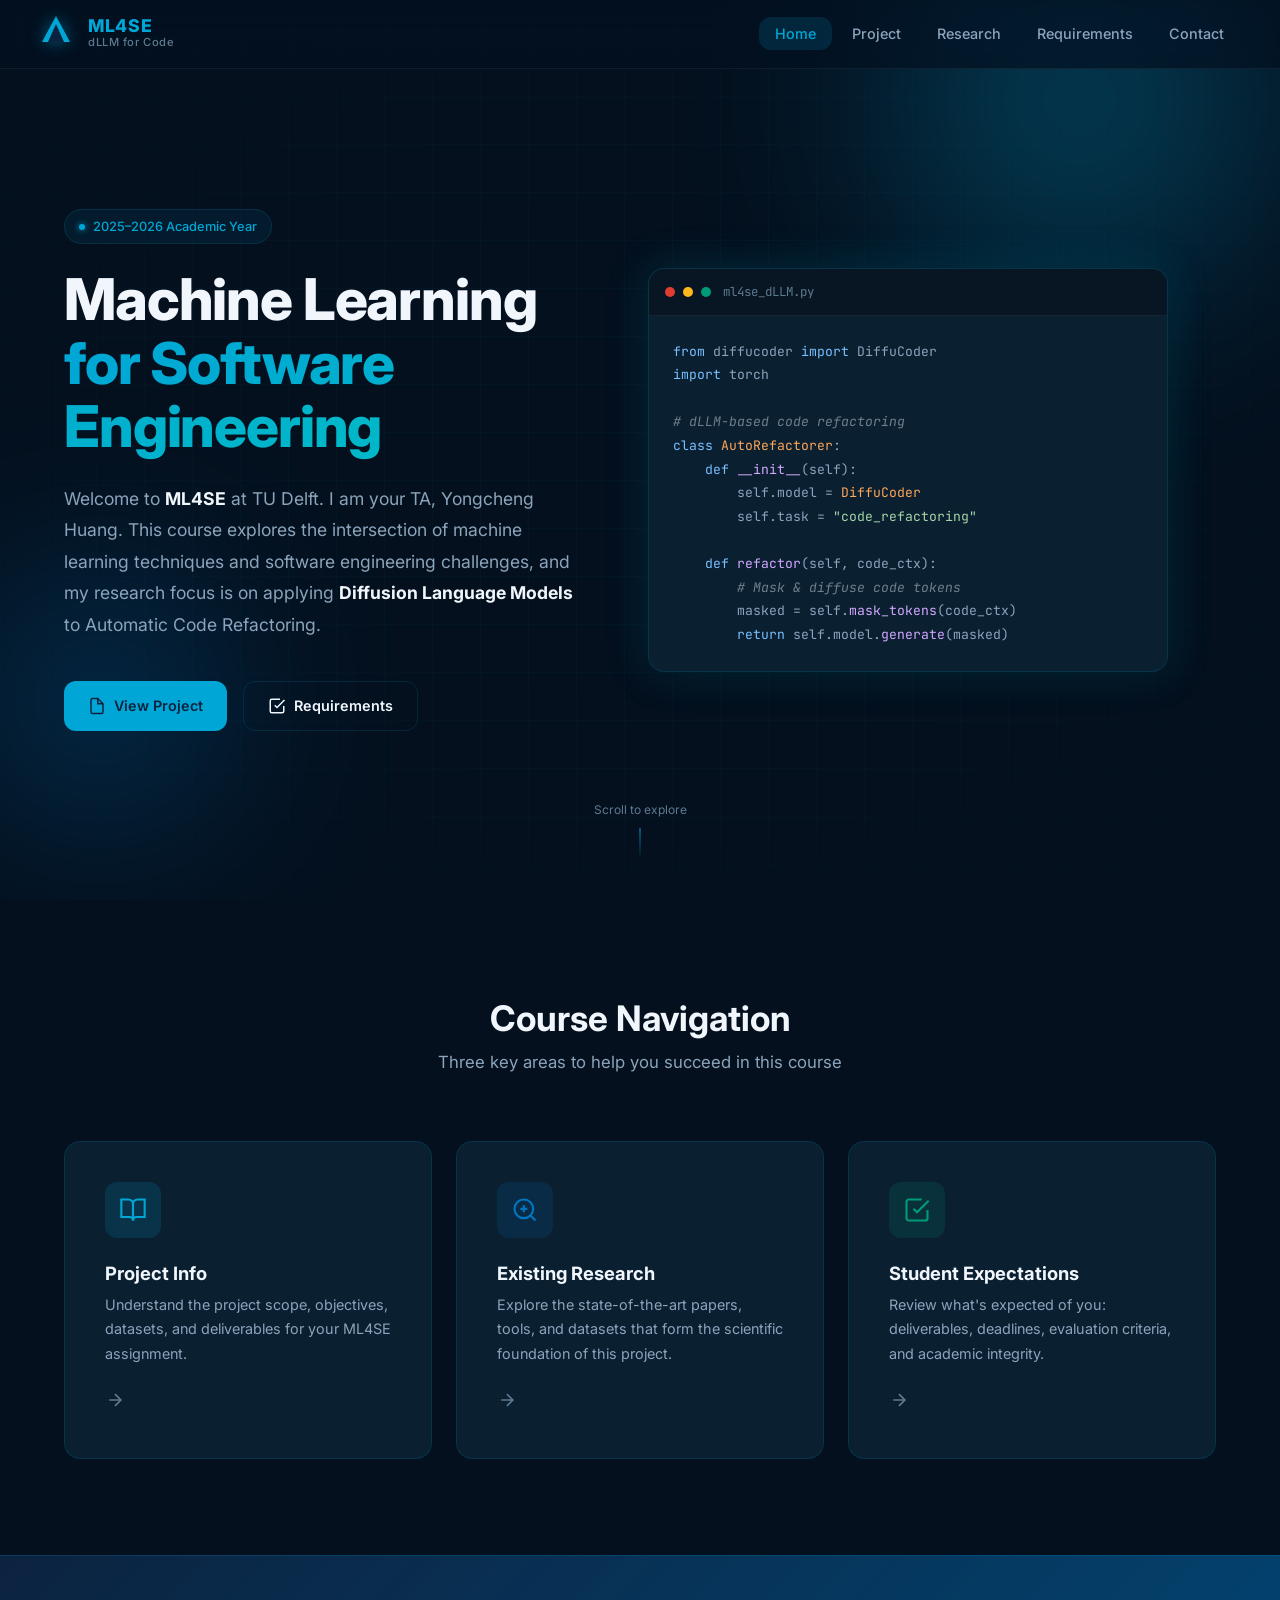
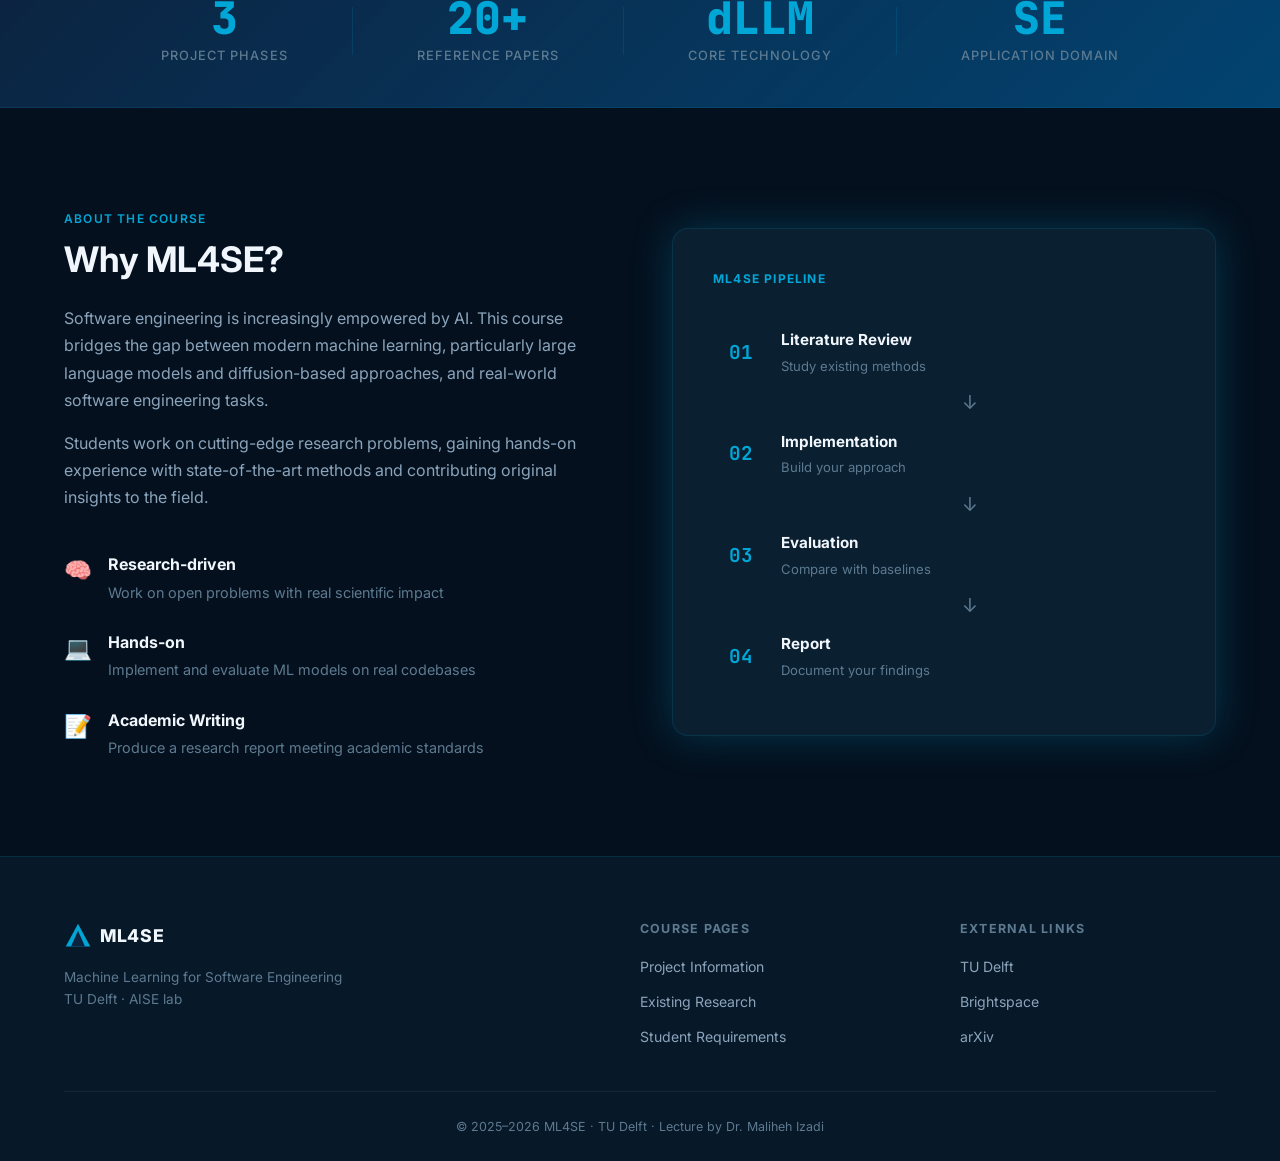
==== commit 3716a341: "modify project details Add detailed information to the projects." ====
--- a/index.html
+++ b/index.html
@@ -29,7 +29,7 @@
                 </div>
                 <div class="nav-brand-text">
                     <span class="nav-title">ML4SE</span>
-                    <span class="nav-subtitle">TU Delft</span>
+                    <span class="nav-subtitle">dLLM for Code</span>
                 </div>
             </a>
             <ul class="nav-links">
@@ -37,6 +37,7 @@
                 <li><a href="project.html" class="nav-link" id="nav-project">Project</a></li>
                 <li><a href="research.html" class="nav-link" id="nav-research">Research</a></li>
                 <li><a href="requirements.html" class="nav-link" id="nav-requirements">Requirements</a></li>
+                <li><a href="contact.html" class="nav-link" id="nav-contact">Contact</a></li>
             </ul>
             <button class="nav-toggle" id="navToggle" aria-label="Toggle navigation">
                 <span></span><span></span><span></span>
@@ -62,9 +63,9 @@
                     <span class="hero-title-accent">for Software Engineering</span>
                 </h1>
                 <p class="hero-desc">
-                    Welcome to <strong>ML4SE</strong> at TU Delft. This course explores the intersection of
-                    machine learning techniques and software engineering challenges — with a focus on
-                    applying <strong>Diffusion Language Models</strong> to Automatic Code Refactoring.
+                    Welcome to <strong>ML4SE</strong> at TU Delft. I am your TA, Yongcheng Huang. This course explores
+                    the intersection of machine learning techniques and software engineering challenges, and my research
+                    focus is on applying <strong>Diffusion Language Models</strong> to Automatic Code Refactoring.
                 </p>
                 <div class="hero-actions">
                     <a href="project.html" class="btn btn-primary" id="hero-project-btn">
@@ -91,7 +92,7 @@
                         <span class="dot red"></span>
                         <span class="dot yellow"></span>
                         <span class="dot green"></span>
-                        <span class="code-title">ml4se_refactor.py</span>
+                        <span class="code-title">ml4se_dLLM.py</span>
                     </div>
                     <pre class="code-body"><span class="kw">from</span> diffucoder <span class="kw">import</span> DiffuCoder
 <span class="kw">import</span> torch
@@ -99,7 +100,7 @@
 <span class="comment"># dLLM-based code refactoring</span>
 <span class="kw">class</span> <span class="cls">AutoRefactorer</span>:
     <span class="kw">def</span> <span class="fn">__init__</span>(self):
-        self.model = <span class="cls">DiffuCoder</span>(<span class="str">"7B"</span>)
+        self.model = <span class="cls">DiffuCoder</span>
         self.task = <span class="str">"code_refactoring"</span>
 
     <span class="kw">def</span> <span class="fn">refactor</span>(self, code_ctx):
@@ -176,7 +177,7 @@
                         </svg>
                     </div>
                     <div class="card-content">
-                        <h3>Student Requirements</h3>
+                        <h3>Student Expectations</h3>
                         <p>Review what's expected of you: deliverables, deadlines, evaluation criteria, and academic
                             integrity.</p>
                     </div>
@@ -227,7 +228,7 @@
                     <div class="section-tag">About the Course</div>
                     <h2>Why ML4SE?</h2>
                     <p>Software engineering is increasingly empowered by AI. This course bridges the gap between modern
-                        machine learning — particularly large language models and diffusion-based approaches — and
+                        machine learning, particularly large language models and diffusion-based approaches, and
                         real-world software engineering tasks.</p>
                     <p>Students work on cutting-edge research problems, gaining hands-on experience with
                         state-of-the-art methods and contributing original insights to the field.</p>
@@ -309,7 +310,7 @@
                         </svg>
                         <span>ML4SE</span>
                     </div>
-                    <p>Machine Learning for Software Engineering<br />TU Delft · EEMCS Faculty</p>
+                    <p>Machine Learning for Software Engineering<br />TU Delft · AISE lab</p>
                 </div>
                 <div class="footer-links">
                     <h4>Course Pages</h4>
@@ -329,7 +330,7 @@
                 </div>
             </div>
             <div class="footer-bottom">
-                <p>© 2025–2026 ML4SE · TU Delft · Software Engineering Research Group</p>
+                <p>© 2025–2026 ML4SE · TU Delft · Lecture by Dr. Maliheh Izadi</p>
             </div>
         </div>
     </footer>
--- a/style.css
+++ b/style.css
@@ -888,6 +888,468 @@
   opacity: 0.25;
 }
 
+.page-hero-contact .hero-glow-1 {
+  background: radial-gradient(circle, #5865F2, transparent 70%);
+  top: -200px;
+  right: -100px;
+  opacity: 0.2;
+}
+
+/* ── Contact Layout ─────────── */
+.contact-layout {
+  display: grid;
+  grid-template-columns: 1fr 360px;
+  gap: var(--spacing-2xl);
+  align-items: flex-start;
+}
+
+.contact-main {
+  display: flex;
+  flex-direction: column;
+  gap: var(--spacing-xl);
+}
+
+.contact-sidebar {
+  display: flex;
+  flex-direction: column;
+  gap: var(--spacing-lg);
+  position: sticky;
+  top: 100px;
+}
+
+/* ── TA Card ─────────────────── */
+.ta-card {
+  background: var(--bg-card);
+  border: 1px solid var(--border);
+  border-radius: var(--radius-lg);
+  padding: var(--spacing-xl);
+  position: relative;
+  overflow: hidden;
+}
+
+.ta-card::before {
+  content: '';
+  position: absolute;
+  inset: 0;
+  background: linear-gradient(135deg, rgba(0, 166, 214, 0.06) 0%, transparent 60%);
+  pointer-events: none;
+}
+
+.ta-card-inner {
+  display: flex;
+  gap: var(--spacing-xl);
+  align-items: flex-start;
+  position: relative;
+}
+
+.ta-avatar {
+  width: 80px;
+  height: 80px;
+  border-radius: 50%;
+  background: linear-gradient(135deg, var(--tudelft-cyan), var(--tudelft-royal-blue));
+  display: flex;
+  align-items: center;
+  justify-content: center;
+  flex-shrink: 0;
+  position: relative;
+}
+
+.ta-avatar-initials {
+  font-size: 1.4rem;
+  font-weight: 800;
+  color: #fff;
+  letter-spacing: 0.05em;
+}
+
+.ta-avatar-ring {
+  position: absolute;
+  inset: -4px;
+  border-radius: 50%;
+  border: 2px solid rgba(0, 166, 214, 0.3);
+  animation: pulse-ring 3s ease-in-out infinite;
+}
+
+@keyframes pulse-ring {
+
+  0%,
+  100% {
+    opacity: 0.3;
+    transform: scale(1);
+  }
+
+  50% {
+    opacity: 0.7;
+    transform: scale(1.05);
+  }
+}
+
+.ta-role-badge {
+  display: inline-block;
+  padding: 3px 10px;
+  border-radius: 100px;
+  background: rgba(0, 166, 214, 0.12);
+  color: var(--tudelft-cyan);
+  font-size: 0.72rem;
+  font-weight: 700;
+  text-transform: uppercase;
+  letter-spacing: 0.08em;
+  margin-bottom: var(--spacing-sm);
+}
+
+.ta-name {
+  font-size: 1.4rem;
+  font-weight: 800;
+  margin-bottom: var(--spacing-sm);
+  color: var(--text-primary);
+}
+
+.ta-email {
+  display: inline-flex;
+  align-items: center;
+  gap: 8px;
+  font-family: var(--font-mono);
+  font-size: 0.85rem;
+  color: var(--tudelft-cyan);
+  margin-bottom: var(--spacing-md);
+  transition: color var(--transition);
+}
+
+.ta-email:hover {
+  color: var(--tudelft-light-cyan);
+}
+
+.ta-bio {
+  font-size: 0.88rem;
+  color: var(--text-muted);
+  line-height: 1.6;
+  margin: 0;
+}
+
+/* ── Office Hours Card ─────── */
+.office-hours-card {
+  background: var(--bg-card);
+  border: 1px solid var(--border);
+  border-left: 4px solid var(--tudelft-cyan);
+  border-radius: var(--radius-lg);
+  overflow: hidden;
+}
+
+.oh-header {
+  display: flex;
+  gap: var(--spacing-md);
+  align-items: flex-start;
+  padding: var(--spacing-xl);
+  background: rgba(0, 166, 214, 0.06);
+  border-bottom: 1px solid var(--border-light);
+}
+
+.oh-icon {
+  width: 48px;
+  height: 48px;
+  border-radius: var(--radius-md);
+  background: rgba(0, 166, 214, 0.12);
+  color: var(--tudelft-cyan);
+  display: flex;
+  align-items: center;
+  justify-content: center;
+  flex-shrink: 0;
+}
+
+.oh-header h3 {
+  font-size: 1.1rem;
+  margin-bottom: 4px;
+}
+
+.oh-subtitle {
+  font-size: 0.85rem;
+  color: var(--text-muted);
+  margin: 0;
+}
+
+.oh-details {
+  display: grid;
+  grid-template-columns: 1fr 1fr;
+  gap: 1px;
+  background: var(--border-light);
+}
+
+.oh-detail-item {
+  display: flex;
+  gap: var(--spacing-md);
+  align-items: flex-start;
+  padding: var(--spacing-md) var(--spacing-lg);
+  background: var(--bg-card);
+}
+
+.oh-detail-icon {
+  font-size: 1.4rem;
+  flex-shrink: 0;
+}
+
+.oh-detail-body {
+  display: flex;
+  flex-direction: column;
+  gap: 2px;
+}
+
+.oh-detail-body strong {
+  font-size: 0.75rem;
+  font-weight: 700;
+  text-transform: uppercase;
+  letter-spacing: 0.06em;
+  color: var(--text-muted);
+}
+
+.oh-detail-body span {
+  font-size: 0.95rem;
+  color: var(--text-primary);
+  font-weight: 500;
+}
+
+.oh-tbd {
+  color: var(--tudelft-yellow) !important;
+}
+
+.oh-note {
+  display: flex;
+  gap: 10px;
+  align-items: flex-start;
+  padding: var(--spacing-md) var(--spacing-lg);
+  font-size: 0.83rem;
+  color: var(--text-muted);
+  background: rgba(0, 166, 214, 0.03);
+  border-top: 1px solid var(--border-light);
+}
+
+.oh-note svg {
+  flex-shrink: 0;
+  color: var(--tudelft-cyan);
+  margin-top: 1px;
+}
+
+/* ── Comm Grid ───────────── */
+.comm-grid {
+  display: grid;
+  grid-template-columns: repeat(3, 1fr);
+  gap: var(--spacing-lg);
+  margin-top: var(--spacing-lg);
+}
+
+.comm-item {
+  background: var(--bg-secondary);
+  border: 1px solid var(--border);
+  border-radius: var(--radius-md);
+  padding: var(--spacing-lg);
+  transition: border-color var(--transition), transform var(--transition);
+}
+
+.comm-item:hover {
+  border-color: var(--tudelft-cyan);
+  transform: translateY(-2px);
+}
+
+.comm-item-header {
+  display: flex;
+  gap: var(--spacing-sm);
+  align-items: center;
+  margin-bottom: var(--spacing-md);
+}
+
+.comm-item-header h4 {
+  font-size: 0.95rem;
+}
+
+.comm-icon {
+  width: 36px;
+  height: 36px;
+  border-radius: var(--radius-sm);
+  display: flex;
+  align-items: center;
+  justify-content: center;
+  flex-shrink: 0;
+}
+
+.comm-icon-discord {
+  background: rgba(88, 101, 242, 0.15);
+  color: #5865F2;
+}
+
+.comm-icon-email {
+  background: rgba(0, 166, 214, 0.12);
+  color: var(--tudelft-cyan);
+}
+
+.comm-icon-office {
+  background: rgba(0, 171, 130, 0.12);
+  color: var(--tudelft-green);
+}
+
+.comm-item p {
+  font-size: 0.85rem;
+  color: var(--text-muted);
+  line-height: 1.55;
+  margin-bottom: var(--spacing-md);
+}
+
+.comm-response-time {
+  display: flex;
+  align-items: center;
+  gap: 6px;
+  font-size: 0.78rem;
+  font-weight: 600;
+  color: var(--text-muted);
+}
+
+.response-dot {
+  width: 8px;
+  height: 8px;
+  border-radius: 50%;
+  flex-shrink: 0;
+}
+
+.response-dot-green {
+  background: var(--tudelft-green);
+  box-shadow: 0 0 6px var(--tudelft-green);
+}
+
+.response-dot-yellow {
+  background: var(--tudelft-yellow);
+  box-shadow: 0 0 6px var(--tudelft-yellow);
+}
+
+.response-dot-cyan {
+  background: var(--tudelft-cyan);
+  box-shadow: 0 0 6px var(--tudelft-cyan);
+}
+
+/* ── Discord Card ─────────── */
+.discord-card {
+  background: var(--bg-card);
+  border: 1px solid rgba(88, 101, 242, 0.3);
+  border-radius: var(--radius-lg);
+  overflow: hidden;
+}
+
+.discord-card-header {
+  display: flex;
+  gap: var(--spacing-md);
+  align-items: center;
+  padding: var(--spacing-lg);
+  background: rgba(88, 101, 242, 0.08);
+  border-bottom: 1px solid rgba(88, 101, 242, 0.15);
+}
+
+.discord-logo-wrap {
+  width: 44px;
+  height: 44px;
+  border-radius: var(--radius-md);
+  background: rgba(88, 101, 242, 0.15);
+  display: flex;
+  align-items: center;
+  justify-content: center;
+  flex-shrink: 0;
+}
+
+.discord-card-header h4 {
+  font-size: 1rem;
+  margin-bottom: 2px;
+  color: var(--text-primary);
+  border: none;
+  padding: 0;
+}
+
+.discord-card-header p {
+  font-size: 0.78rem;
+  color: var(--text-muted);
+  margin: 0;
+}
+
+.discord-qr-wrap {
+  padding: var(--spacing-lg);
+  display: flex;
+  justify-content: center;
+  background: var(--bg-secondary);
+}
+
+.discord-qr-img {
+  width: 100%;
+  max-width: 240px;
+  border-radius: var(--radius-md);
+  border: 2px solid rgba(88, 101, 242, 0.2);
+}
+
+.discord-qr-caption {
+  text-align: center;
+  font-size: 0.78rem;
+  color: var(--text-muted);
+  padding: 0 var(--spacing-lg) var(--spacing-md);
+  margin: 0;
+}
+
+.discord-channels {
+  border-top: 1px solid var(--border-light);
+  display: flex;
+  flex-direction: column;
+  gap: 1px;
+  background: var(--border-light);
+}
+
+.dc-channel {
+  display: flex;
+  align-items: baseline;
+  gap: 6px;
+  padding: 8px var(--spacing-lg);
+  background: var(--bg-card);
+  font-size: 0.8rem;
+  color: var(--text-secondary);
+  font-family: var(--font-mono);
+  flex-wrap: wrap;
+  row-gap: 2px;
+}
+
+.dc-hash {
+  font-size: 0.85rem;
+  color: rgba(88, 101, 242, 0.8);
+  font-weight: 700;
+  flex-shrink: 0;
+}
+
+.dc-desc {
+  font-family: var(--font-base, 'Inter', sans-serif);
+  font-size: 0.72rem;
+  color: var(--text-muted);
+  margin-left: auto;
+}
+
+/* ── Contact responsive ────── */
+@media (max-width: 1024px) {
+  .contact-layout {
+    grid-template-columns: 1fr;
+  }
+
+  .contact-sidebar {
+    position: static;
+  }
+
+  .comm-grid {
+    grid-template-columns: 1fr 1fr;
+  }
+}
+
+@media (max-width: 640px) {
+  .ta-card-inner {
+    flex-direction: column;
+  }
+
+  .oh-details {
+    grid-template-columns: 1fr;
+  }
+
+  .comm-grid {
+    grid-template-columns: 1fr;
+  }
+}
+
 .breadcrumb {
   display: flex;
   align-items: center;
@@ -1371,9 +1833,149 @@
 }
 
 .rq-text {
-  font-size: 0.9rem;
+  font-size: 0.92rem;
   color: var(--text-secondary);
   line-height: 1.55;
+  font-weight: 500;
+  margin-bottom: 6px;
+}
+
+/* RQ body wraps text + goal */
+.rq-body {
+  flex: 1;
+}
+
+.rq-goal {
+  font-size: 0.8rem;
+  color: var(--text-muted);
+  line-height: 1.55;
+  padding: 6px 10px;
+  border-left: 2px solid rgba(0, 166, 214, 0.2);
+  background: rgba(0, 166, 214, 0.03);
+  border-radius: 0 var(--radius-sm) var(--radius-sm) 0;
+  margin-top: 4px;
+}
+
+.rq-item-blue .rq-goal {
+  border-left-color: rgba(0, 118, 194, 0.25);
+  background: rgba(0, 118, 194, 0.03);
+}
+
+.rq-item-noncore .rq-goal {
+  border-left-color: rgba(255, 255, 255, 0.08);
+  background: rgba(255, 255, 255, 0.02);
+}
+
+.rq-goal-label {
+  font-weight: 700;
+  color: var(--tudelft-cyan);
+  margin-right: 4px;
+}
+
+.rq-item-blue .rq-goal-label {
+  color: var(--tudelft-royal-blue);
+}
+
+/* Star difficulty badge */
+.rq-stars {
+  font-size: 0.75rem;
+  flex-shrink: 0;
+  margin-top: 2px;
+  letter-spacing: 1px;
+  line-height: 1;
+}
+
+.rq-stars.core {
+  color: var(--tudelft-cyan);
+}
+
+.rq-stars.two {
+  color: rgba(0, 166, 214, 0.55);
+}
+
+.rq-stars.core-blue {
+  color: var(--tudelft-royal-blue);
+}
+
+.rq-stars.two-blue {
+  color: rgba(0, 118, 194, 0.55);
+}
+
+/* kept for legend compatibility */
+.rq-star.two {
+  color: rgba(0, 166, 214, 0.55);
+}
+
+
+
+/* Sub-section label within a group */
+.rq-section-label {
+  display: flex;
+  align-items: center;
+  gap: var(--spacing-sm);
+  padding: 7px var(--spacing-lg);
+  font-size: 0.7rem;
+  font-weight: 800;
+  text-transform: uppercase;
+  letter-spacing: 0.1em;
+  border-bottom: 1px solid var(--border-light);
+}
+
+.rq-section-label::after {
+  content: '';
+  flex: 1;
+  height: 1px;
+  background: currentColor;
+  opacity: 0.15;
+}
+
+.rq-section-label-cyan {
+  background: rgba(0, 166, 214, 0.06);
+  color: var(--tudelft-cyan);
+}
+
+.rq-section-label-blue {
+  background: rgba(0, 118, 194, 0.06);
+  color: var(--tudelft-royal-blue);
+}
+
+.rq-section-label-muted {
+  background: rgba(255, 255, 255, 0.02);
+  color: var(--text-muted);
+}
+
+/* Legend strip above the groups */
+.rq-legend {
+  display: flex;
+  gap: var(--spacing-xl);
+  align-items: center;
+  margin: var(--spacing-md) 0 var(--spacing-lg);
+  padding: 8px var(--spacing-md);
+  background: rgba(255, 255, 255, 0.03);
+  border: 1px solid var(--border-light);
+  border-radius: var(--radius-md);
+  flex-wrap: wrap;
+}
+
+.rq-legend-item {
+  display: flex;
+  align-items: center;
+  gap: 8px;
+  font-size: 0.82rem;
+  color: var(--text-muted);
+}
+
+.rq-star {
+  font-size: 0.8rem;
+  letter-spacing: 1px;
+}
+
+.rq-star.core {
+  color: var(--tudelft-cyan);
+}
+
+.rq-star.noncore {
+  color: rgba(255, 255, 255, 0.3);
 }
 
 /* ICSE sidebar card */
